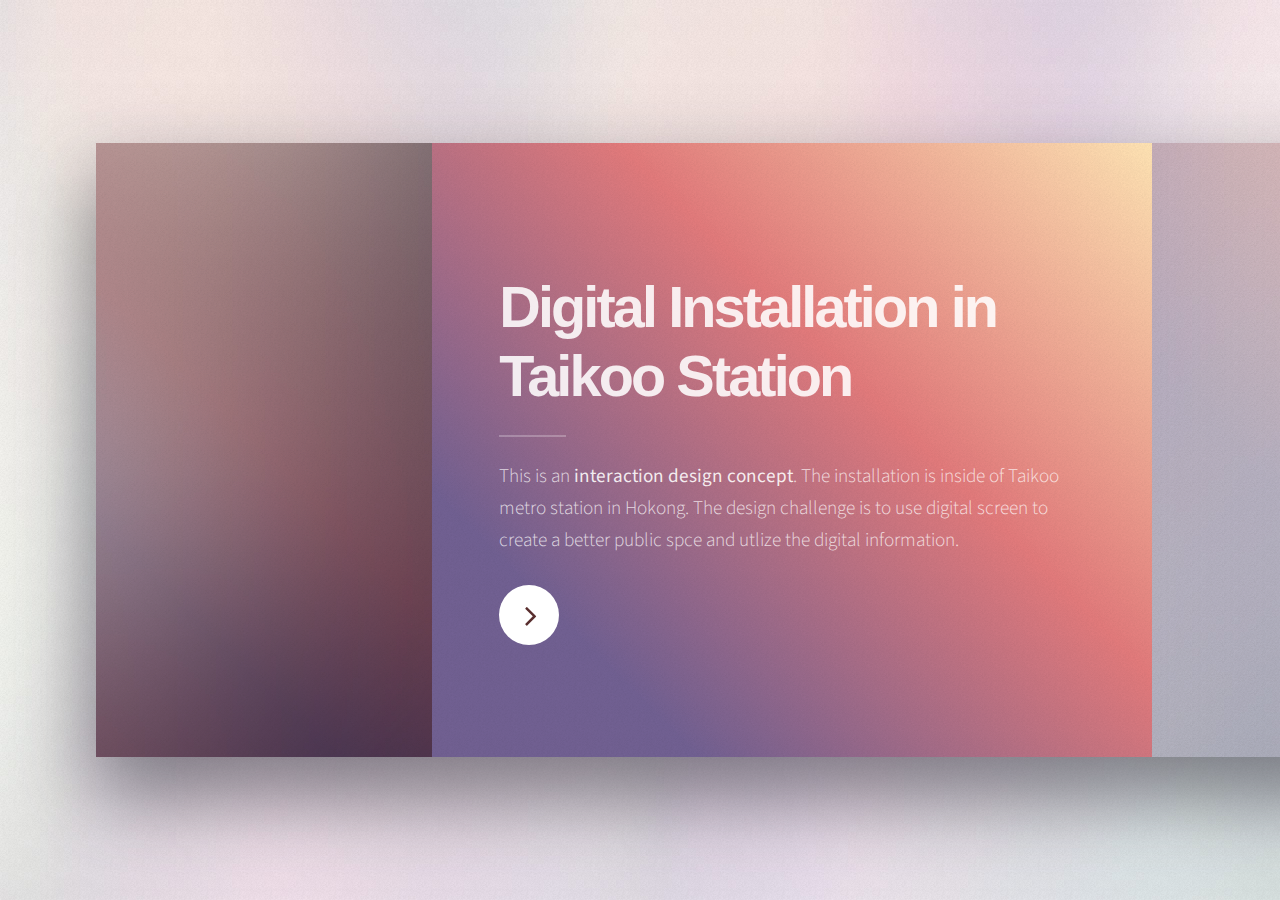
==== index2.html @ 8edcd440 "portfolio" ====
<!DOCTYPE HTML>
<!--
	Ethereal by HTML5 UP
	html5up.net | @ajlkn
	Free for personal and commercial use under the CCA 3.0 license (html5up.net/license)
-->
<html>
	<head>
		<title>project2</title>
		<meta charset="utf-8" />
		<meta name="viewport" content="width=device-width, initial-scale=1, user-scalable=no" />
		<link rel="stylesheet" href="assets/css/main.css" />
		<noscript><link rel="stylesheet" href="assets/css/noscript.css" /></noscript>
	</head>
	<body class="is-preload">

		<!-- Page Wrapper -->
			<div id="page-wrapper">

				<!-- Wrapper -->
					<div id="wrapper">

						<!-- Panel (Banner) -->
							<section class="panel banner right">
								<div class="content color0 span-3-75">
									<h1 class="major">Digital Installation in Taikoo Station</h1>
									<p>This is an <strong>interaction design concept</strong>. The installation is inside of Taikoo metro station in Hokong. The design challenge is to use digital screen to create a better public spce and utlize the digital information.</p>
									<ul class="actions">
										<li><a href="#first" class="button primary color1 circle icon fa-angle-right">Next</a></li>
									</ul>
								</div>
								<div class="image filtered span-1-75" data-position="25% 25%">
									<img src="images/pic01.jpg" alt="" />
								</div>
							</section>

						<!-- Panel (Spotlight) -->
							<section class="panel spotlight medium right" id="first">
								<div class="content span-7">



								</div>

								<div class="image filtered tinted" data-position="top left">
									<video id=taikoo src="taikoo.mp4" autoplay>

									</video>

								</div>
							</section>



						<!-- Panel (Spotlight) -->
							<section class="panel spotlight large left">
								<div class="content span-5">
									<h2 class="major">Magna amet tempus</h2>
									<p>Mauris a cursus velit. Nunc lacinia sollicitudin egestas bibendum, magna dui bibendum ex, sagittis commodo enim risus sed magna nulla. Vestibulum ut consequat velit. Curabitur vitae libero lorem. Quisque iaculis porttitor blandit. Nullam quis sagittis maximus. Sed vel nibh libero. Mauris et lorem pharetra massa lorem turpis congue pulvinar.</p>
								</div>
								<div class="image filtered tinted" data-position="top right">
									<img src="images/sketch.png" id="sketch" />
								</div>
							</section>

						<!-- Panel -->
							<section class="panel">

								<div class="">
									<img src="images/sketch2.png" id="sketch2">
								</div>
								<div class="gallery">
									<div class="group span-3">
										<a href="img/digitalscreen3.png" class="image filtered span-3" data-position="bottom"><img src="img/digitalscreen3.png" alt="" /></a>
										<a href="img/digitalscreen2.png" class="image filtered span-1-5" data-position="center"><img src=img/digitalscreen2.png alt="" /></a>
										<a href="img/digitalscreen.png" class="image filtered span-1-5" data-position="bottom"><img src="img/digitalscreen.png" alt="" /></a>
									</div>
									<a href="img/digitalscreen4.png" class="image filtered span-2-5" data-position="top"><img src="img/digitalscreen4.png" alt="" /></a>


								</div>
							</section>




						<!-- Panel -->
							<section class="panel color2-alt">
								<div class="intro color2">
									<video src="comp2.mp4" autoplay id="metro" >

									</video>
								</div>
								<div class="inner columns aligned">
									<div class="span-2-75">



										<h1></h1>
										<h2></h2>
										<h3></h3>
										<h4></h4>
										<h5></h5>
										<h6></h6>

									</div>
									<div class="span-3">



									</div>




		<!-- Scripts -->
			<script src="assets/js/jquery.min.js"></script>
			<script src="assets/js/browser.min.js"></script>
			<script src="assets/js/breakpoints.min.js"></script>
			<script src="assets/js/main.js"></script>

	</body>
</html>
---- assets/css/main.css ----
@import url(font-awesome.min.css);
@import url("https://fonts.googleapis.com/css?family=Source+Sans+Pro:300,400,300i,400i");

/*
	Ethereal by HTML5 UP
	html5up.net | @ajlkn
	Free for personal and commercial use under the CCA 3.0 license (html5up.net/license)
*/

html, body, div, span, applet, object,
iframe, h1, h2, h3, h4, h5, h6, p, blockquote,
pre, a, abbr, acronym, address, big, cite,
code, del, dfn, em, img, ins, kbd, q, s, samp,
small, strike, strong, sub, sup, tt, var, b,
u, i, center, dl, dt, dd, ol, ul, li, fieldset,
form, label, legend, table, caption, tbody,
tfoot, thead, tr, th, td, article, aside,
canvas, details, embed, figure, figcaption,
footer, header, hgroup, menu, nav, output, ruby,
section, summary, time, mark, audio, video {
	margin: 0;
	padding: 0;
	border: 0;
	font-size: 100%;
	font: inherit;
	vertical-align: baseline;}

article, aside, details, figcaption, figure,
footer, header, hgroup, menu, nav, section {
	display: block;}

body {
	line-height: 1;
}

ol, ul {
	list-style: none;
}

blockquote, q {
	quotes: none;
}

	blockquote:before, blockquote:after, q:before, q:after {
		content: '';
		content: none;
	}

table {
	border-collapse: collapse;
	border-spacing: 0;
}

body {
	-webkit-text-size-adjust: none;
}

mark {
	background-color: transparent;
	color: inherit;
}

input::-moz-focus-inner {
	border: 0;
	padding: 0;
}

input, select, textarea {
	-moz-appearance: none;
	-webkit-appearance: none;
	-ms-appearance: none;
	appearance: none;
}

/* Page */

	@-moz-keyframes load-spinner {
		0% {
			-moz-transform: rotate(0deg);
			-webkit-transform: rotate(0deg);
			-ms-transform: rotate(0deg);
			transform: rotate(0deg);
		}

		100% {
			-moz-transform: rotate(360deg);
			-webkit-transform: rotate(360deg);
			-ms-transform: rotate(360deg);
			transform: rotate(360deg);
		}
	}

	@-webkit-keyframes load-spinner {
		0% {
			-moz-transform: rotate(0deg);
			-webkit-transform: rotate(0deg);
			-ms-transform: rotate(0deg);
			transform: rotate(0deg);
		}

		100% {
			-moz-transform: rotate(360deg);
			-webkit-transform: rotate(360deg);
			-ms-transform: rotate(360deg);
			transform: rotate(360deg);
		}
	}

	@-ms-keyframes load-spinner {
		0% {
			-moz-transform: rotate(0deg);
			-webkit-transform: rotate(0deg);
			-ms-transform: rotate(0deg);
			transform: rotate(0deg);
		}

		100% {
			-moz-transform: rotate(360deg);
			-webkit-transform: rotate(360deg);
			-ms-transform: rotate(360deg);
			transform: rotate(360deg);
		}
	}

	@keyframes load-spinner {
		0% {
			-moz-transform: rotate(0deg);
			-webkit-transform: rotate(0deg);
			-ms-transform: rotate(0deg);
			transform: rotate(0deg);
		}

		100% {
			-moz-transform: rotate(360deg);
			-webkit-transform: rotate(360deg);
			-ms-transform: rotate(360deg);
			transform: rotate(360deg);
		}
	}

	@-ms-viewport {
		width: device-width;
	}

	html {
		width: 100%;
		height: 100%;
	}

	html {
		box-sizing: border-box;
	}

	*, *:before, *:after {
		box-sizing: inherit;
	}

	body {
		display: -moz-flex;
		display: -webkit-flex;
		display: -ms-flex;
		display: flex;
		-moz-align-items: center;
		-webkit-align-items: center;
		-ms-align-items: center;
		align-items: center;
		-moz-justify-content: -moz-flex-start;
		-webkit-justify-content: -webkit-flex-start;
		-ms-justify-content: -ms-flex-start;
		justify-content: flex-start;
		-ms-overflow-style: scrollbar;
		width: 100%;
		height: 100%;
		min-height: 30rem;
		overflow: hidden;
	}

		body:before {
			-moz-animation: load-spinner 1s infinite linear;
			-webkit-animation: load-spinner 1s infinite linear;
			-ms-animation: load-spinner 1s infinite linear;
			animation: load-spinner 1s infinite linear;
			-moz-transition: opacity 0.25s ease;
			-webkit-transition: opacity 0.25s ease;
			-ms-transition: opacity 0.25s ease;
			transition: opacity 0.25s ease;
			-moz-transition-delay: 0s;
			-webkit-transition-delay: 0s;
			-ms-transition-delay: 0s;
			transition-delay: 0s;
			pointer-events: none;
			content: '';
			display: block;
			position: absolute;
			top: 50%;
			left: 50%;
			width: 4rem;
			height: 4rem;
			margin: -2rem 0 0 -2rem;
			background-image: url("data:image/svg+xml;charset=utf8,%3Csvg xmlns='http://www.w3.org/2000/svg' xmlns:xlink='http://www.w3.org/1999/xlink' width='96px' height='96px' viewBox='0 0 96 96' zoomAndPan='disable'%3E%3Cstyle%3Ecircle %7Bfill: transparent%3B stroke: %232e2b37%3B stroke-width: 1.5px%3B %7D%3C/style%3E%3Cdefs%3E%3CclipPath id='corner'%3E%3Cpolygon points='0,0 48,0 48,48 96,48 96,96 0,96' /%3E%3C/clipPath%3E%3C/defs%3E%3Cg clip-path='url(%23corner)'%3E%3Ccircle cx='48' cy='48' r='32'/%3E%3C/g%3E%3C/svg%3E");
			background-position: center;
			background-repeat: no-repeat;
			background-size: 4rem;
			opacity: 0;
		}

		body:after {
			pointer-events: none;
			content: '';
			display: block;
			position: fixed;
			top: 0;
			left: 0;
			width: 100%;
			height: 100%;
			z-index: -1;
			background-attachment: fixed;
			background-color: #e1e6e1;
			background-image: url("../../images/overlay.png"), url("../../images/bg.jpg");
			background-repeat: repeat, repeat-x;
			background-size: 128px 128px, cover;
		}

		body.is-preload *, body.is-preload *:before, body.is-preload *:after {
			-moz-animation: none !important;
			-webkit-animation: none !important;
			-ms-animation: none !important;
			animation: none !important;
			-moz-transition: none !important;
			-webkit-transition: none !important;
			-ms-transition: none !important;
			transition: none !important;
		}

		body.is-preload:before {
			-moz-transition: opacity 1s ease;
			-webkit-transition: opacity 1s ease;
			-ms-transition: opacity 1s ease;
			transition: opacity 1s ease;
			-moz-transition-delay: 0.75s;
			-webkit-transition-delay: 0.75s;
			-ms-transition-delay: 0.75s;
			transition-delay: 0.75s;
			opacity: 0.25;
		}

	@media screen and (max-width: 736px) {

		html {
			height: auto;
		}

		body {
			height: auto;
			overflow-x: hidden;
			overflow-y: auto;
		}

	}

	@media screen and (max-width: 480px) {

		html, body {
			min-width: 320px;
		}

	}

/* Typography */

	html {
		font-size: 18pt;
		font-size: 1vmax;
	}

		@media screen and (max-width: 1680px) {

			html {
				font-size: 12pt;
				font-size: 1.1vmax;
			}

		}

		@media screen and (max-width: 1280px) {

			html {
				font-size: 11pt;
				font-size: 1.5vmax;
			}

		}

	body, input, select, textarea {
		color: rgba(255, 255, 255, 0.75);
		font-family: "Source Sans Pro", Helvetica, sans-serif;
		font-size: 1rem;
		font-weight: 300;
		line-height: 1.65;
	}

	a {
		-moz-transition: color 0.2s ease-in-out, border-bottom-color 0.2s ease-in-out;
		-webkit-transition: color 0.2s ease-in-out, border-bottom-color 0.2s ease-in-out;
		-ms-transition: color 0.2s ease-in-out, border-bottom-color 0.2s ease-in-out;
		transition: color 0.2s ease-in-out, border-bottom-color 0.2s ease-in-out;
		color: inherit;
		border-bottom: dotted 1px;
		text-decoration: none;
	}

		a:hover {
			border-bottom-color: transparent;
			color: #ffe4b4;
		}

	strong, b {
		color: rgba(255, 255, 255, 0.875);
		font-weight: 400;
	}

	em, i {
		font-style: italic;
	}

	p {
		margin: 0 0 1.5rem 0;
	}

		body.is-ie p {
			width: 100%;
		}

	h1, h2, h3, h4, h5, h6 {
		color: rgba(255, 255, 255, 0.875);
		font-family: Arial, Helvetica, sans-serif;
		font-weight: 700;
		line-height: 1.3;
		margin: 0 0 0.75rem 0;
		letter-spacing: -0.05em;
	}

		h1 a, h2 a, h3 a, h4 a, h5 a, h6 a {
			color: inherit;
			text-decoration: none;
		}

	h1.major, h2.major, h3.major {
		position: relative;
	}

		h1.major:after, h2.major:after, h3.major:after {
			content: '';
			position: absolute;
			left: 0;
			width: 3.5rem;
			height: 0.1rem;
			background-color: rgba(255, 255, 255, 0.25);
		}

	h1 {
		font-size: 3rem;
		line-height: 1.2;
	}

		h1.major {
			margin: 0 0 2.625rem 0;
		}

			h1.major:after {
				bottom: -1.325rem;
			}

	h2 {
		font-size: 1.75rem;
		line-height: 1.2;
	}

		h2.major {
			margin: 0 0 1.9875rem 0;
		}

			h2.major:after {
				bottom: -1.2rem;
			}

	h3 {
		font-size: 1.325rem;
	}

		h3.major {
			margin: 0 0 1.875rem 0;
		}

			h3.major:after {
				bottom: -0.75rem;
			}

	h4 {
		font-size: 1rem;
	}

	h5 {
		font-size: 0.9rem;
	}

	h6 {
		font-size: 0.7rem;
	}

	sub {
		font-size: 0.8rem;
		position: relative;
		top: 0.5rem;
	}

	sup {
		font-size: 0.8rem;
		position: relative;
		top: -0.5rem;
	}

	blockquote {
		border-left: solid 0.25rem rgba(255, 255, 255, 0.25);
		font-style: italic;
		margin: 0 0 1.5rem 0;
		padding: 0.375rem 0 0.375rem 1.5rem;
	}

	code {
		background: rgba(255, 255, 255, 0.075);
		border-radius: 0.25rem;
		font-family: "Courier New", monospace;
		font-size: 0.8rem;
		margin: 0 0.25rem;
		padding: 0.25rem 0.65rem;
	}

	pre {
		-webkit-overflow-scrolling: touch;
		font-family: "Courier New", monospace;
		font-size: 0.8rem;
		margin: 0 0 1.5rem 0;
		white-space: pre-wrap;
	}

		pre code {
			display: block;
			line-height: 1.625;
			padding: 1rem 1.5rem;
			overflow-x: auto;
			margin: 0;
		}

	hr {
		border: 0;
		border-bottom: solid 2px rgba(255, 255, 255, 0.25);
		margin: 1.875rem 0;
	}

	.align-left {
		text-align: left;
	}

	.align-center {
		text-align: center;
	}

	.align-right {
		text-align: right;
	}

	@media screen and (max-width: 736px) {

		html {
			font-size: 12pt;
		}

		h1 {
			font-size: 2.25rem;
			line-height: 1.2;
		}

			h1.major {
				margin: 0 0 2.625rem 0;
			}

				h1.major:after {
					bottom: -1.325rem;
				}

		h2 {
			font-size: 1.5rem;
			line-height: 1.2;
		}

			h2.major {
				margin: 0 0 1.9875rem 0;
			}

				h2.major:after {
					bottom: -1.2rem;
				}

		h3 {
			font-size: 1rem;
		}

			h3.major {
				margin: 0 0 1.875rem 0;
			}

				h3.major:after {
					bottom: -0.75rem;
				}

		h4 {
			font-size: 1rem;
		}

		h5 {
			font-size: 0.9rem;
		}

		h6 {
			font-size: 0.7rem;
		}

		h1 br, h2 br, h3 br, h4 br, h5 br, h6 br {
			display: none;
		}

	}

	@media screen and (max-width: 360px) {

		html {
			font-size: 11pt;
		}

	}

/* Form */

	form {
		margin: 0 0 1.5rem 0;
	}

		form > :last-child {
			margin-bottom: 0;
		}

		form > .fields {
			display: -moz-flex;
			display: -webkit-flex;
			display: -ms-flex;
			display: flex;
			-moz-flex-wrap: wrap;
			-webkit-flex-wrap: wrap;
			-ms-flex-wrap: wrap;
			flex-wrap: wrap;
			width: calc(100% + 3rem);
			margin: -1.5rem 0 1.5rem -1.5rem;
		}

			form > .fields > .field {
				-moz-flex-grow: 0;
				-webkit-flex-grow: 0;
				-ms-flex-grow: 0;
				flex-grow: 0;
				-moz-flex-shrink: 0;
				-webkit-flex-shrink: 0;
				-ms-flex-shrink: 0;
				flex-shrink: 0;
				padding: 1.5rem 0 0 1.5rem;
				width: calc(100% - 1.5rem);
			}

				form > .fields > .field.half {
					width: calc(50% - 0.75rem);
				}

				form > .fields > .field.third {
					width: calc(100%/3 - 0.5rem);
				}

				form > .fields > .field.quarter {
					width: calc(25% - 0.375rem);
				}

		@media screen and (max-width: 736px) {

			form > .fields {
				width: calc(100% + 2.25rem);
				margin: -1.125rem 0 1.5rem -1.125rem;
			}

				form > .fields > .field {
					padding: 1.125rem 0 0 1.125rem;
					width: calc(100% - 1.125rem);
				}

					form > .fields > .field.half {
						width: calc(100% - 1.125rem);
					}

					form > .fields > .field.third {
						width: calc(100% - 1.125rem);
					}

					form > .fields > .field.quarter {
						width: calc(100% - 1.125rem);
					}

		}

	label {
		color: rgba(255, 255, 255, 0.875);
		display: block;
		font-family: Arial, Helvetica, sans-serif;
		font-size: 0.8rem;
		font-weight: 700;
		margin: 0 0 0.4875rem 0;
	}

	input[type="text"],
	input[type="password"],
	input[type="email"],
	input[type="tel"],
	select,
	textarea {
		-moz-appearance: none;
		-webkit-appearance: none;
		-ms-appearance: none;
		appearance: none;
		background: transparent;
		border: solid 2px rgba(255, 255, 255, 0.25);
		border-radius: 0.25rem;
		color: inherit;
		display: block;
		outline: 0;
		padding: 0 0.75rem;
		text-decoration: none;
		width: 100%;
	}

		input[type="text"]:invalid,
		input[type="password"]:invalid,
		input[type="email"]:invalid,
		input[type="tel"]:invalid,
		select:invalid,
		textarea:invalid {
			box-shadow: none;
		}

		input[type="text"]:focus,
		input[type="password"]:focus,
		input[type="email"]:focus,
		input[type="tel"]:focus,
		select:focus,
		textarea:focus {
			border-color: #ffe4b4;
		}

	option {
		background-color: rgba(255, 255, 255, 0.875);
		color: #2e2b37;
	}

	select {
		background-image: url("data:image/svg+xml;charset=utf8,%3Csvg xmlns='http://www.w3.org/2000/svg' width='40' height='40' preserveAspectRatio='none' viewBox='0 0 40 40'%3E%3Cpath d='M9.4,12.3l10.4,10.4l10.4-10.4c0.2-0.2,0.5-0.4,0.9-0.4c0.3,0,0.6,0.1,0.9,0.4l3.3,3.3c0.2,0.2,0.4,0.5,0.4,0.9 c0,0.4-0.1,0.6-0.4,0.9L20.7,31.9c-0.2,0.2-0.5,0.4-0.9,0.4c-0.3,0-0.6-0.1-0.9-0.4L4.3,17.3c-0.2-0.2-0.4-0.5-0.4-0.9 c0-0.4,0.1-0.6,0.4-0.9l3.3-3.3c0.2-0.2,0.5-0.4,0.9-0.4S9.1,12.1,9.4,12.3z' fill='rgba(255, 255, 255, 0.25)' /%3E%3C/svg%3E");
		background-size: 1.25rem;
		background-repeat: no-repeat;
		background-position: calc(100% - 1rem) center;
		height: 2.5rem;
		padding-right: 2.5rem;
		text-overflow: ellipsis;
	}

		select option {
			color: rgba(255, 255, 255, 0.875);
			background: #2e2b37;
		}

		select:focus::-ms-value {
			background-color: transparent;
		}

		select::-ms-expand {
			display: none;
		}

	input[type="text"],
	input[type="password"],
	input[type="email"],
	select {
		height: 2.5rem;
	}

	textarea {
		padding: 0.75rem 1rem;
	}

	input[type="checkbox"],
	input[type="radio"] {
		-moz-appearance: none;
		-webkit-appearance: none;
		-ms-appearance: none;
		appearance: none;
		display: block;
		float: left;
		margin-right: -2rem;
		opacity: 0;
		width: 1rem;
		z-index: -1;
	}

		input[type="checkbox"] + label,
		input[type="radio"] + label {
			text-decoration: none;
			position: relative;
			color: rgba(255, 255, 255, 0.75);
			cursor: pointer;
			display: inline-block;
			font-size: 1rem;
			font-weight: 300;
			margin-bottom: 0;
			padding-left: 2.5rem;
			padding-right: 1rem;
		}

			input[type="checkbox"] + label:before,
			input[type="radio"] + label:before {
				-moz-osx-font-smoothing: grayscale;
				-webkit-font-smoothing: antialiased;
				font-family: FontAwesome;
				font-style: normal;
				font-weight: normal;
				text-transform: none !important;
			}

			input[type="checkbox"] + label:before, input[type="radio"] + label:before {
				content: '';
				display: inline-block;
				position: absolute;
				top: 0;
				left: 0;
				width: 1.5rem;
				height: 1.5rem;
				line-height: 1.4375rem;
				background: rgba(255, 255, 255, 0.075);
				border: solid 1px rgba(255, 255, 255, 0.25);
				border-radius: 0.25rem;
				color: #2e2b37;
				text-align: center;
			}

				body.is-ie input[type="checkbox"] + label:before,
				body.is-ie input[type="radio"] + label:before {
					line-height: 1.5;
				}

		input[type="checkbox"]:checked + label:before,
		input[type="radio"]:checked + label:before {
			content: '\f00c';
			background: rgba(255, 255, 255, 0.875);
			border-color: rgba(255, 255, 255, 0.875);
		}

		input[type="checkbox"]:focus + label:before,
		input[type="radio"]:focus + label:before {
			border-color: #ffe4b4;
			box-shadow: 0 0 0 1px #ffe4b4;
		}

		input[type="checkbox"]:focus:checked + label:before,
		input[type="radio"]:focus:checked + label:before {
			background: #ffe4b4;
		}

		input[type="checkbox"].color1 + label:before,
		input[type="radio"].color1 + label:before {
			color: #190B0B;
		}

		input[type="checkbox"].color2 + label:before,
		input[type="radio"].color2 + label:before {
			color: #e37b7c;
		}

		input[type="checkbox"].color3 + label:before,
		input[type="radio"].color3 + label:before {
			color: #ffe4b4;
		}

		input[type="checkbox"].color4 + label:before,
		input[type="radio"].color4 + label:before {
			color: #353865;
		}

	input[type="checkbox"] + label:before {
		border-radius: 0.25rem;
	}

	input[type="radio"] + label:before {
		border-radius: 100%;
	}

	::-webkit-input-placeholder {
		color: rgba(255, 255, 255, 0.5) !important;
		opacity: 1.0;
	}

	:-moz-placeholder {
		color: rgba(255, 255, 255, 0.5) !important;
		opacity: 1.0;
	}

	::-moz-placeholder {
		color: rgba(255, 255, 255, 0.5) !important;
		opacity: 1.0;
	}

	:-ms-input-placeholder {
		color: rgba(255, 255, 255, 0.5) !important;
		opacity: 1.0;
	}

/* Icon */

	.icon {
		text-decoration: none;
		position: relative;
		border-bottom: none;
	}

		.icon:before {
			-moz-osx-font-smoothing: grayscale;
			-webkit-font-smoothing: antialiased;
			font-family: FontAwesome;
			font-style: normal;
			font-weight: normal;
			text-transform: none !important;
		}

		.icon > .label {
			display: none;
		}

/* Image */

	.image {
		display: inline-block;
		position: relative;
		border: 0;
	}

		.image.filtered:after {
			background-image: url("../../images/overlay.png"), linear-gradient(45deg, rgba(114, 97, 147, 0.25) 25%, rgba(227, 123, 124, 0.25) 50%, rgba(255, 228, 180, 0.25));
			background-size: 128px 128px, auto;
			pointer-events: none;
			content: '';
			position: absolute;
			top: 0;
			left: 0;
			width: 100%;
			height: 100%;
			opacity: 1;
			z-index: 1;
		}

		.image.filtered.tinted:after {
			background-image: url("../../images/overlay.png"), linear-gradient(45deg, rgba(114, 97, 147, 0.25) 25%, rgba(227, 123, 124, 0.25) 50%, rgba(255, 228, 180, 0.25)), linear-gradient(0deg, rgba(0, 0, 0, 0.125), rgba(0, 0, 0, 0.125));
			background-size: 128px 128px, auto, auto;
		}

		.image[data-position] img {
			-moz-object-fit: cover;
			-webkit-object-fit: cover;
			-ms-object-fit: cover;
			object-fit: cover;
			display: block;
			position: absolute;
			top: 0;
			left: 0;
			width: 100%;
			height: 100%;
		}

		.image[data-position="top left"] img {
			-moz-object-position: top left;
			-webkit-object-position: top left;
			-ms-object-position: top left;
			object-position: top left;
		}

		.image[data-position="top"] img {
			-moz-object-position: top;
			-webkit-object-position: top;
			-ms-object-position: top;
			object-position: top;
		}

		.image[data-position="top right"] img {
			-moz-object-position: top right;
			-webkit-object-position: top right;
			-ms-object-position: top right;
			object-position: top right;
		}

		.image[data-position="right"] img {
			-moz-object-position: right;
			-webkit-object-position: right;
			-ms-object-position: right;
			object-position: right;
		}

		.image[data-position="bottom right"] img {
			-moz-object-position: bottom right;
			-webkit-object-position: bottom right;
			-ms-object-position: bottom right;
			object-position: bottom right;
		}

		.image[data-position="bottom"] img {
			-moz-object-position: bottom;
			-webkit-object-position: bottom;
			-ms-object-position: bottom;
			object-position: bottom;
		}

		.image[data-position="bottom left"] img {
			-moz-object-position: bottom left;
			-webkit-object-position: bottom left;
			-ms-object-position: bottom left;
			object-position: bottom left;
		}

		.image[data-position="left"] img {
			-moz-object-position: left;
			-webkit-object-position: left;
			-ms-object-position: left;
			object-position: left;
		}

		.image[data-position="center"] img {
			-moz-object-position: center;
			-webkit-object-position: center;
			-ms-object-position: center;
			object-position: center;
		}

		.image[data-position="25% 25%"] img {
			-moz-object-position: 25% 25%;
			-webkit-object-position: 25% 25%;
			-ms-object-position: 25% 25%;
			object-position: 25% 25%;
		}

		.image[data-position="75% 25%"] img {
			-moz-object-position: 75% 25%;
			-webkit-object-position: 75% 25%;
			-ms-object-position: 75% 25%;
			object-position: 75% 25%;
		}

		.image[data-position="75% 75%"] img {
			-moz-object-position: 75% 75%;
			-webkit-object-position: 75% 75%;
			-ms-object-position: 75% 75%;
			object-position: 75% 75%;
		}

		.image[data-position="25% 75%"] img {
			-moz-object-position: 25% 75%;
			-webkit-object-position: 25% 75%;
			-ms-object-position: 25% 75%;
			object-position: 25% 75%;
		}

		.image img {
			display: block;
		}

		.image.left, .image.right {
			max-width: 40%;
		}

			.image.left img, .image.right img {
				width: 100%;
			}

		.image.left {
			float: left;
			padding: 0 1.5rem 1rem 0;
			top: 0.25rem;
		}

		.image.right {
			float: right;
			padding: 0 0 1rem 1.5rem;
			top: 0.25rem;
		}

		.image.fit {
			display: block;
			margin: 0 0 1.5rem 0;
			width: 100%;
		}

			.image.fit img {
				width: 100%;
			}

		.image.main {
			display: block;
			margin: 0 0 2.25rem 0;
			width: 100%;
		}

			.image.main img {
				width: 100%;
			}

/* List */

	ol {
		list-style: decimal;
		margin: 0 0 1.5rem 0;
		padding-left: 1.25rem;
	}

		ol li {
			padding-left: 0.25rem;
		}

	ul {
		list-style: disc;
		margin: 0 0 1.5rem 0;
		padding-left: 1rem;
	}

		ul li {
			padding-left: 0.5rem;
		}

		ul.alt {
			list-style: none;
			padding-left: 0;
		}

			ul.alt li {
				border-top: solid 1px rgba(255, 255, 255, 0.25);
				padding: 0.5rem 0;
			}

				ul.alt li:first-child {
					border-top: 0;
					padding-top: 0;
				}

	dl {
		margin: 0 0 1.5rem 0;
	}

		dl dt {
			display: block;
			font-weight: 400;
			margin: 0 0 0.75rem 0;
		}

		dl dd {
			margin-left: 1.5rem;
		}

/* Actions */

	ul.actions {
		display: -moz-flex;
		display: -webkit-flex;
		display: -ms-flex;
		display: flex;
		cursor: default;
		list-style: none;
		margin-left: -0.75rem;
		padding-left: 0;
	}

		ul.actions li {
			padding: 0 0 0 0.75rem;
			vertical-align: middle;
		}

		ul.actions.special {
			-moz-justify-content: center;
			-webkit-justify-content: center;
			-ms-justify-content: center;
			justify-content: center;
			width: 100%;
			margin-left: 0;
		}

			ul.actions.special li:first-child {
				padding-left: 0;
			}

		ul.actions.stacked {
			-moz-flex-direction: column;
			-webkit-flex-direction: column;
			-ms-flex-direction: column;
			flex-direction: column;
			margin-left: 0;
		}

			ul.actions.stacked li {
				padding: 0.975rem 0 0 0;
			}

				ul.actions.stacked li:first-child {
					padding-top: 0;
				}

		ul.actions.fit {
			width: calc(100% + 0.75rem);
		}

			ul.actions.fit li {
				-moz-flex-grow: 1;
				-webkit-flex-grow: 1;
				-ms-flex-grow: 1;
				flex-grow: 1;
				-moz-flex-shrink: 1;
				-webkit-flex-shrink: 1;
				-ms-flex-shrink: 1;
				flex-shrink: 1;
				width: 100%;
			}

				ul.actions.fit li > * {
					width: 100%;
				}

			ul.actions.fit.stacked {
				width: 100%;
			}

/* Icons */

	ul.icons {
		cursor: default;
		list-style: none;
		padding-left: 0;
	}

		ul.icons li {
			display: inline-block;
			padding: 0 1rem 0 0;
		}

			ul.icons li:last-child {
				padding-right: 0;
			}

			ul.icons li .icon:before {
				font-size: 1.25em;
			}

/* Grid Icons */

	ul.grid-icons {
		display: -moz-flex;
		display: -webkit-flex;
		display: -ms-flex;
		display: flex;
		-moz-flex-wrap: wrap;
		-webkit-flex-wrap: wrap;
		-ms-flex-wrap: wrap;
		flex-wrap: wrap;
		-moz-justify-content: center;
		-webkit-justify-content: center;
		-ms-justify-content: center;
		justify-content: center;
		list-style: none;
		margin: 0 0 1.5rem 0;
		padding-left: 0;
	}

		ul.grid-icons .icon {
			display: block;
			position: relative;
			width: 100%;
			text-align: center;
		}

			ul.grid-icons .icon:before {
				display: block;
				width: 6rem;
				height: 6rem;
				line-height: 6rem;
				border-radius: 6rem;
				box-shadow: inset 0 0 0 2px rgba(255, 255, 255, 0.25);
				font-size: 2.5rem;
				margin: 0 auto;
				text-align: center;
			}

				body.is-ie ul.grid-icons .icon:before {
					line-height: 2.375;
				}

		ul.grid-icons > li {
			-moz-flex-grow: 0;
			-webkit-flex-grow: 0;
			-ms-flex-grow: 0;
			flex-grow: 0;
			-moz-flex-shrink: 0;
			-webkit-flex-shrink: 0;
			-ms-flex-shrink: 0;
			flex-shrink: 0;
			position: relative;
			margin: 1.5rem 0 0 1.5rem;
			padding-left: 0;
		}

		ul.grid-icons.connected > li:before {
			content: '';
			display: block;
			position: absolute;
			width: 1.5rem;
			height: 2px;
			top: 50%;
			left: -1.5rem;
			background-color: rgba(255, 255, 255, 0.25);
		}

		ul.grid-icons.connected > li:after {
			content: '';
			display: block;
			position: absolute;
			width: 2px;
			height: 1.5rem;
			top: -1.5rem;
			left: 50%;
			background-color: rgba(255, 255, 255, 0.25);
		}

		ul.grid-icons.two {
			width: 14rem;
		}

			ul.grid-icons.two > li:nth-child(-n + 2) {
				margin-top: 0;
			}

				ul.grid-icons.two > li:nth-child(-n + 2):after {
					display: none;
				}

			ul.grid-icons.two > li:nth-child(2n - 1) {
				margin-left: 0;
			}

				ul.grid-icons.two > li:nth-child(2n - 1):before {
					display: none;
				}

		ul.grid-icons.three {
			width: 21.5rem;
		}

			ul.grid-icons.three > li:nth-child(-n + 3) {
				margin-top: 0;
			}

				ul.grid-icons.three > li:nth-child(-n + 3):after {
					display: none;
				}

			ul.grid-icons.three > li:nth-child(3n - 2) {
				margin-left: 0;
			}

				ul.grid-icons.three > li:nth-child(3n - 2):before {
					display: none;
				}

		ul.grid-icons.four {
			width: 29rem;
		}

			ul.grid-icons.four > li:nth-child(-n + 4) {
				margin-top: 0;
			}

				ul.grid-icons.four > li:nth-child(-n + 4):after {
					display: none;
				}

			ul.grid-icons.four > li:nth-child(4n - 3) {
				margin-left: 0;
			}

				ul.grid-icons.four > li:nth-child(4n - 3):before {
					display: none;
				}

		@media screen and (max-width: 736px) {

			ul.grid-icons {
				-moz-justify-content: -moz-flex-start;
				-webkit-justify-content: -webkit-flex-start;
				-ms-justify-content: -ms-flex-start;
				justify-content: flex-start;
				width: 100% !important;
				margin: -1rem 0 1.5rem -1rem;
			}

				ul.grid-icons .icon:before {
					width: 4.5rem;
					height: 4.5rem;
					line-height: 4.5rem;
					font-size: 1.75rem;
				}

				ul.grid-icons > li {
					margin: 1rem 0 0 1rem !important;
				}

					ul.grid-icons > li:before {
						display: none !important;
					}

					ul.grid-icons > li:after {
						display: none !important;
					}

		}

/* Contact Icons */

	ul.contact-icons {
		list-style: none;
		padding-left: 0;
	}

		ul.contact-icons > li {
			margin: 1.25rem 0 0 0;
			padding-left: 0;
		}

			ul.contact-icons > li:before {
				display: inline-block;
				width: 2.25rem;
				height: 2.25rem;
				line-height: 2.25rem;
				border-radius: 2.25rem;
				background-color: white;
				color: #2e2b37;
				cursor: default;
				font-size: 1.125rem;
				margin-right: 1rem;
				text-align: center;
				vertical-align: middle;
			}

				body.is-ie ul.contact-icons > li:before {
					line-height: 2.125;
				}

			ul.contact-icons > li a {
				border-bottom: 0;
			}

		ul.contact-icons.color1 > li:before {
			color: #592E2E;
		}

		ul.contact-icons.color2 > li:before {
			color: #e37b7c;
		}

		ul.contact-icons.color3 > li:before {
			color: #ffe4b4;
		}

		ul.contact-icons.color4 > li:before {
			color: #353865;
		}

/* Table */

	.table-wrapper {
		-webkit-overflow-scrolling: touch;
		overflow-x: auto;
	}

	table {
		margin: 0 0 1.5rem 0;
		width: 100%;
	}

		table tbody tr {
			border: solid 1px rgba(255, 255, 255, 0.25);
			border-left: 0;
			border-right: 0;
		}

			table tbody tr:nth-child(2n + 1) {
				background-color: rgba(255, 255, 255, 0.075);
			}

		table td {
			padding: 0.75rem 0.75rem;
		}

		table th {
			color: rgba(255, 255, 255, 0.875);
			font-size: 0.9rem;
			font-weight: 400;
			padding: 0 0.75rem 0.75rem 0.75rem;
			text-align: left;
		}

		table thead {
			border-bottom: solid 2px rgba(255, 255, 255, 0.25);
		}

		table tfoot {
			border-top: solid 2px rgba(255, 255, 255, 0.25);
		}

		table.alt {
			border-collapse: separate;
		}

			table.alt tbody tr td {
				border: solid 1px rgba(255, 255, 255, 0.25);
				border-left-width: 0;
				border-top-width: 0;
			}

				table.alt tbody tr td:first-child {
					border-left-width: 1px;
				}

			table.alt tbody tr:first-child td {
				border-top-width: 1px;
			}

			table.alt thead {
				border-bottom: 0;
			}

			table.alt tfoot {
				border-top: 0;
			}

/* Button */

	input[type="submit"],
	input[type="reset"],
	input[type="button"],
	button,
	.button {
		-moz-appearance: none;
		-webkit-appearance: none;
		-ms-appearance: none;
		appearance: none;
		-moz-transition: background-color 0.2s ease-in-out, box-shadow 0.2s ease-in-out, color 0.2s ease-in-out;
		-webkit-transition: background-color 0.2s ease-in-out, box-shadow 0.2s ease-in-out, color 0.2s ease-in-out;
		-ms-transition: background-color 0.2s ease-in-out, box-shadow 0.2s ease-in-out, color 0.2s ease-in-out;
		transition: background-color 0.2s ease-in-out, box-shadow 0.2s ease-in-out, color 0.2s ease-in-out;
		background-color: transparent;
		border: 0;
		border-radius: 0.25rem;
		box-shadow: inset 0 0 0 2px rgba(255, 255, 255, 0.25);
		color: rgba(255, 255, 255, 0.875) !important;
		cursor: pointer;
		display: inline-block;
		font-family: Arial, Helvetica, sans-serif;
		font-size: 0.6rem;
		font-weight: 700;
		height: 2.75rem;
		letter-spacing: 0.15rem;
		line-height: 2.75rem;
		padding: 0 1.5rem 0 1.65rem;
		text-align: center;
		text-decoration: none;
		text-transform: uppercase;
		white-space: nowrap;
	}

		input[type="submit"]:hover,
		input[type="reset"]:hover,
		input[type="button"]:hover,
		button:hover,
		.button:hover {
			box-shadow: inset 0 0 0 2px #ffe4b4;
			color: #ffe4b4 !important;
		}

		input[type="submit"]:active,
		input[type="reset"]:active,
		input[type="button"]:active,
		button:active,
		.button:active {
			background-color: rgba(255, 228, 180, 0.125);
		}

		input[type="submit"].icon:before,
		input[type="reset"].icon:before,
		input[type="button"].icon:before,
		button.icon:before,
		.button.icon:before {
			display: inline-block;
			position: relative;
			top: -0.075rem;
			vertical-align: middle;
			font-size: 0.8rem;
			margin: 0 0.375rem 0 -0.325rem;
		}

		input[type="submit"].icon.circle,
		input[type="reset"].icon.circle,
		input[type="button"].icon.circle,
		button.icon.circle,
		.button.icon.circle {
			position: relative;
			width: 3.125rem;
			height: 3.125rem;
			line-height: 3.125rem;
			text-indent: 3.125rem;
			border-radius: 100%;
			overflow: hidden;
			padding: 0;
			letter-spacing: 0;
		}

			input[type="submit"].icon.circle:before,
			input[type="reset"].icon.circle:before,
			input[type="button"].icon.circle:before,
			button.icon.circle:before,
			.button.icon.circle:before {
				display: block;
				position: absolute;
				top: 0;
				left: 0;
				width: inherit;
				height: inherit;
				font-size: 1.25rem;
				line-height: inherit;
				margin: 0;
				text-indent: 0;
			}

			input[type="submit"].icon.circle.fa-angle-left:before,
			input[type="reset"].icon.circle.fa-angle-left:before,
			input[type="button"].icon.circle.fa-angle-left:before,
			button.icon.circle.fa-angle-left:before,
			.button.icon.circle.fa-angle-left:before {
				position: relative;
				left: -0.1rem;
				font-size: 1.75rem;
			}

			input[type="submit"].icon.circle.fa-angle-right:before,
			input[type="reset"].icon.circle.fa-angle-right:before,
			input[type="button"].icon.circle.fa-angle-right:before,
			button.icon.circle.fa-angle-right:before,
			.button.icon.circle.fa-angle-right:before {
				position: relative;
				left: 0.1rem;
				font-size: 1.75rem;
			}

		input[type="submit"].fit,
		input[type="reset"].fit,
		input[type="button"].fit,
		button.fit,
		.button.fit {
			width: 100%;
		}

		input[type="submit"].small,
		input[type="reset"].small,
		input[type="button"].small,
		button.small,
		.button.small {
			font-size: 0.4rem;
			height: 1.875rem;
			line-height: 1.875rem;
			padding: 0 1.25rem 0 1.4rem;
		}

		input[type="submit"].large,
		input[type="reset"].large,
		input[type="button"].large,
		button.large,
		.button.large {
			font-size: 0.8rem;
			height: 3.3125rem;
			line-height: 3.3125rem;
			padding: 0 2rem 0 2.15rem;
		}

		input[type="submit"].primary,
		input[type="reset"].primary,
		input[type="button"].primary,
		button.primary,
		.button.primary {
			background-color: white;
			box-shadow: none;
			color: #2e2b37 !important;
		}

			input[type="submit"].primary.color1,
			input[type="reset"].primary.color1,
			input[type="button"].primary.color1,
			button.primary.color1,
			.button.primary.color1 {
				color: #592E2E !important;
			}

			input[type="submit"].primary.color2,
			input[type="reset"].primary.color2,
			input[type="button"].primary.color2,
			button.primary.color2,
			.button.primary.color2 {
				color: #e37b7c !important;
			}

			input[type="submit"].primary.color3,
			input[type="reset"].primary.color3,
			input[type="button"].primary.color3,
			button.primary.color3,
			.button.primary.color3 {
				color: #ffe4b4 !important;
			}

			input[type="submit"].primary.color4,
			input[type="reset"].primary.color4,
			input[type="button"].primary.color4,
			button.primary.color4,
			.button.primary.color4 {
				color: #353865 !important;
			}

			input[type="submit"].primary:hover,
			input[type="reset"].primary:hover,
			input[type="button"].primary:hover,
			button.primary:hover,
			.button.primary:hover {
				background-color: #ffe4b4;
			}

			input[type="submit"].primary:active,
			input[type="reset"].primary:active,
			input[type="button"].primary:active,
			button.primary:active,
			.button.primary:active {
				background-color: #fdd997;
			}

		input[type="submit"].disabled, input[type="submit"]:disabled,
		input[type="reset"].disabled,
		input[type="reset"]:disabled,
		input[type="button"].disabled,
		input[type="button"]:disabled,
		button.disabled,
		button:disabled,
		.button.disabled,
		.button:disabled {
			pointer-events: none;
			cursor: default;
			opacity: 0.5;
		}

/* Gallery */

	@-moz-keyframes gallery-modal-spinner {
		0% {
			-moz-transform: rotate(0deg);
			-webkit-transform: rotate(0deg);
			-ms-transform: rotate(0deg);
			transform: rotate(0deg);
		}

		100% {
			-moz-transform: rotate(360deg);
			-webkit-transform: rotate(360deg);
			-ms-transform: rotate(360deg);
			transform: rotate(360deg);
		}
	}

	@-webkit-keyframes gallery-modal-spinner {
		0% {
			-moz-transform: rotate(0deg);
			-webkit-transform: rotate(0deg);
			-ms-transform: rotate(0deg);
			transform: rotate(0deg);
		}

		100% {
			-moz-transform: rotate(360deg);
			-webkit-transform: rotate(360deg);
			-ms-transform: rotate(360deg);
			transform: rotate(360deg);
		}
	}

	@-ms-keyframes gallery-modal-spinner {
		0% {
			-moz-transform: rotate(0deg);
			-webkit-transform: rotate(0deg);
			-ms-transform: rotate(0deg);
			transform: rotate(0deg);
		}

		100% {
			-moz-transform: rotate(360deg);
			-webkit-transform: rotate(360deg);
			-ms-transform: rotate(360deg);
			transform: rotate(360deg);
		}
	}

	@keyframes gallery-modal-spinner {
		0% {
			-moz-transform: rotate(0deg);
			-webkit-transform: rotate(0deg);
			-ms-transform: rotate(0deg);
			transform: rotate(0deg);
		}

		100% {
			-moz-transform: rotate(360deg);
			-webkit-transform: rotate(360deg);
			-ms-transform: rotate(360deg);
			transform: rotate(360deg);
		}
	}

	.gallery {
		-moz-align-items: -moz-stretch;
		-webkit-align-items: -webkit-stretch;
		-ms-align-items: -ms-stretch;
		align-items: stretch;
		display: -moz-flex;
		display: -webkit-flex;
		display: -ms-flex;
		display: flex;
		height: 100%;
	}

		.gallery > * {
			width: 20rem;
			height: 100%;
		}

		.gallery .image {
			display: block;
			position: relative;
			border-bottom: 0;
			overflow: hidden;
		}

			.gallery .image img {
				-moz-transition: -moz-transform 0.2s ease-in-out;
				-webkit-transition: -webkit-transform 0.2s ease-in-out;
				-ms-transition: -ms-transform 0.2s ease-in-out;
				transition: transform 0.2s ease-in-out;
			}

			.gallery .image:after {
				-moz-transition: opacity 0.2s ease-in-out;
				-webkit-transition: opacity 0.2s ease-in-out;
				-ms-transition: opacity 0.2s ease-in-out;
				transition: opacity 0.2s ease-in-out;
			}

			.gallery .image:hover img {
				-moz-transform: scale(1.025);
				-webkit-transform: scale(1.025);
				-ms-transform: scale(1.025);
				transform: scale(1.025);
			}

			.gallery .image:hover:after {
				opacity: 0;
			}

		.gallery .group {
			display: -moz-flex;
			display: -webkit-flex;
			display: -ms-flex;
			display: flex;
			-moz-flex-wrap: wrap;
			-webkit-flex-wrap: wrap;
			-ms-flex-wrap: wrap;
			flex-wrap: wrap;
		}

			.gallery .group > * {
				height: 50%;
			}

		.gallery .modal {
			display: -moz-flex;
			display: -webkit-flex;
			display: -ms-flex;
			display: flex;
			-moz-align-items: center;
			-webkit-align-items: center;
			-ms-align-items: center;
			align-items: center;
			-moz-justify-content: center;
			-webkit-justify-content: center;
			-ms-justify-content: center;
			justify-content: center;
			pointer-events: none;
			-moz-user-select: none;
			-webkit-user-select: none;
			-ms-user-select: none;
			user-select: none;
			-moz-transition: opacity 0.5s ease, visibility 0.5s, z-index 0.5s;
			-webkit-transition: opacity 0.5s ease, visibility 0.5s, z-index 0.5s;
			-ms-transition: opacity 0.5s ease, visibility 0.5s, z-index 0.5s;
			transition: opacity 0.5s ease, visibility 0.5s, z-index 0.5s;
			-webkit-tap-highlight-color: rgba(0, 0, 0, 0);
			position: fixed;
			top: 0;
			left: 0;
			width: 100%;
			height: 100%;
			background-color: rgba(46, 43, 55, 0.875);
			opacity: 0;
			outline: 0;
			visibility: none;
			z-index: 0;
		}

			.gallery .modal:before {
				-moz-animation: gallery-modal-spinner 1s infinite linear;
				-webkit-animation: gallery-modal-spinner 1s infinite linear;
				-ms-animation: gallery-modal-spinner 1s infinite linear;
				animation: gallery-modal-spinner 1s infinite linear;
				-moz-transition: opacity 0.25s ease;
				-webkit-transition: opacity 0.25s ease;
				-ms-transition: opacity 0.25s ease;
				transition: opacity 0.25s ease;
				-moz-transition-delay: 0.5s;
				-webkit-transition-delay: 0.5s;
				-ms-transition-delay: 0.5s;
				transition-delay: 0.5s;
				content: '';
				display: block;
				position: absolute;
				top: 50%;
				left: 50%;
				width: 4rem;
				height: 4rem;
				margin: -2rem 0 0 -2rem;
				background-image: url("data:image/svg+xml;charset=utf8,%3Csvg xmlns='http://www.w3.org/2000/svg' xmlns:xlink='http://www.w3.org/1999/xlink' width='96px' height='96px' viewBox='0 0 96 96' zoomAndPan='disable'%3E%3Cstyle%3Ecircle %7Bfill: transparent%3B stroke: rgba(255, 255, 255, 0.875)%3B stroke-width: 1.5px%3B %7D%3C/style%3E%3Cdefs%3E%3CclipPath id='corner'%3E%3Cpolygon points='0,0 48,0 48,48 96,48 96,96 0,96' /%3E%3C/clipPath%3E%3C/defs%3E%3Cg clip-path='url(%23corner)'%3E%3Ccircle cx='48' cy='48' r='32'/%3E%3C/g%3E%3C/svg%3E");
				background-position: center;
				background-repeat: no-repeat;
				background-size: 4rem;
				opacity: 0;
			}

			.gallery .modal:after {
				content: '';
				display: block;
				position: absolute;
				top: 0.5rem;
				right: 0.5rem;
				width: 4rem;
				height: 4rem;
				background-image: url("data:image/svg+xml;charset=utf8,%3Csvg xmlns='http://www.w3.org/2000/svg' xmlns:xlink='http://www.w3.org/1999/xlink' width='64px' height='64px' viewBox='0 0 64 64' zoomAndPan='disable'%3E%3Cstyle%3Eline %7Bstroke: rgba(255, 255, 255, 0.875)%3Bstroke-width: 1.5px%3B%7D%3C/style%3E%3Cline x1='20' y1='20' x2='44' y2='44' /%3E%3Cline x1='20' y1='44' x2='44' y2='20' /%3E%3C/svg%3E");
				background-position: center;
				background-repeat: no-repeat;
				background-size: 3rem;
				cursor: pointer;
			}

			.gallery .modal .inner {
				-moz-transform: translateY(0.75rem);
				-webkit-transform: translateY(0.75rem);
				-ms-transform: translateY(0.75rem);
				transform: translateY(0.75rem);
				-moz-transition: opacity 0.25s ease, -moz-transform 0.25s ease;
				-webkit-transition: opacity 0.25s ease, -webkit-transform 0.25s ease;
				-ms-transition: opacity 0.25s ease, -ms-transform 0.25s ease;
				transition: opacity 0.25s ease, transform 0.25s ease;
				opacity: 0;
			}

				.gallery .modal .inner img {
					display: block;
					max-width: 90vw;
					max-height: 85vh;
					box-shadow: 0 1rem 3rem 0 rgba(0, 0, 0, 0.35);
				}

			.gallery .modal.visible {
				pointer-events: auto;
				opacity: 1;
				visibility: visible;
				z-index: 11000;
			}

				.gallery .modal.visible:before {
					opacity: 1;
				}

			.gallery .modal.loaded .inner {
				-moz-transform: translateY(0);
				-webkit-transform: translateY(0);
				-ms-transform: translateY(0);
				transform: translateY(0);
				-moz-transition: opacity 0.5s ease, -moz-transform 0.5s ease;
				-webkit-transition: opacity 0.5s ease, -webkit-transform 0.5s ease;
				-ms-transition: opacity 0.5s ease, -ms-transform 0.5s ease;
				transition: opacity 0.5s ease, transform 0.5s ease;
				opacity: 1;
			}

			.gallery .modal.loaded:before {
				-moz-transition-delay: 0s;
				-webkit-transition-delay: 0s;
				-ms-transition-delay: 0s;
				transition-delay: 0s;
				opacity: 0;
			}

	@media screen and (max-width: 980px) {

		.gallery .modal .inner img {
			max-width: 100vw;
		}

	}

	@media screen and (max-width: 736px) {

		.gallery {
			-moz-flex-direction: column;
			-webkit-flex-direction: column;
			-ms-flex-direction: column;
			flex-direction: column;
			height: auto;
		}

			.gallery > * {
				height: auto;
				width: 100%;
			}

			.gallery .image {
				width: 100%;
				height: 40rem;
			}

			.gallery .group .span-0-25 {
				width: 8.3333325%;
			}

			.gallery .group .span-0-5 {
				width: 16.666665%;
			}

			.gallery .group .span-0-75 {
				width: 24.9999975%;
			}

			.gallery .group .span-1 {
				width: 33.33333%;
			}

			.gallery .group .span-1-25 {
				width: 41.6666625%;
			}

			.gallery .group .span-1-5 {
				width: 49.999995%;
			}

			.gallery .group .span-1-75 {
				width: 58.3333275%;
			}

			.gallery .group .span-2 {
				width: 66.66666%;
			}

			.gallery .group .span-2-25 {
				width: 74.9999925%;
			}

			.gallery .group .span-2-5 {
				width: 83.333325%;
			}

			.gallery .group .span-2-75 {
				width: 91.6666575%;
			}

			.gallery .group .span-3 {
				width: 99.99999%;
			}

			.gallery .group .span-3-25 {
				width: 108.3333225%;
			}

			.gallery .group .span-3-5 {
				width: 116.666655%;
			}

			.gallery .group .span-3-75 {
				width: 124.9999875%;
			}

			.gallery .group .span-4 {
				width: 133.33332%;
			}

			.gallery .group .span-4-25 {
				width: 141.6666525%;
			}

			.gallery .group .span-4-5 {
				width: 149.999985%;
			}

			.gallery .group .span-4-75 {
				width: 158.3333175%;
			}

			.gallery .group .span-5 {
				width: 166.66665%;
			}

			.gallery .group .span-5-25 {
				width: 174.9999825%;
			}

			.gallery .group .span-5-5 {
				width: 183.333315%;
			}

			.gallery .group .span-5-75 {
				width: 191.6666475%;
			}

			.gallery .group .span-6 {
				width: 199.99998%;
			}

			.gallery .group .span-6-25 {
				width: 208.3333125%;
			}

			.gallery .group .span-6-5 {
				width: 216.666645%;
			}

			.gallery .group .span-6-75 {
				width: 224.9999775%;
			}

			.gallery .group .span-7 {
				width: 233.33331%;
			}

			.gallery .group .span-7-25 {
				width: 241.6666425%;
			}

			.gallery .group .span-7-5 {
				width: 249.999975%;
			}

			.gallery .group .span-7-75 {
				width: 258.3333075%;
			}

			.gallery .group .span-8 {
				width: 266.66664%;
			}

			.gallery .group .span-8-25 {
				width: 274.9999725%;
			}

			.gallery .group .span-8-5 {
				width: 283.333305%;
			}

			.gallery .group .span-8-75 {
				width: 291.6666375%;
			}

			.gallery .group .span-9 {
				width: 299.99997%;
			}

			.gallery .group .span-9-25 {
				width: 308.3333025%;
			}

			.gallery .group .span-9-5 {
				width: 316.666635%;
			}

			.gallery .group .span-9-75 {
				width: 324.9999675%;
			}

			.gallery .group .span-10 {
				width: 333.3333%;
			}

			.gallery .group .image {
				height: 20rem;
			}

	}

	@media screen and (max-width: 480px) {

		.gallery .image {
			height: 30rem;
		}

		.gallery .group .image {
			height: 12.5rem;
		}

	}

/* Panel */

	.panel {
		display: -moz-flex;
		display: -webkit-flex;
		display: -ms-flex;
		display: flex;
		-moz-flex-grow: 0;
		-webkit-flex-grow: 0;
		-ms-flex-grow: 0;
		flex-grow: 0;
		-moz-flex-shrink: 0;
		-webkit-flex-shrink: 0;
		-ms-flex-shrink: 0;
		flex-shrink: 0;
		-moz-justify-content: center;
		-webkit-justify-content: center;
		-ms-justify-content: center;
		justify-content: center;
		-moz-align-items: -moz-stretch;
		-webkit-align-items: -webkit-stretch;
		-ms-align-items: -ms-stretch;
		align-items: stretch;
		height: 100%;
		overflow-x: hidden;
		overflow-y: auto;
	}

		.panel > * {
			position: relative;
			min-width: 10rem;
		}

			.panel > *.color0 {
				background-image: url("../../images/overlay.png"), linear-gradient(45deg, #726193 20%, #e37b7c 60%, #ffe4b4);
				background-size: 128px 128px, auto;
			}

			.panel > *.color1 {
				background-image: url("../../images/overlay.png"), linear-gradient(45deg, rgba(114, 97, 147, 0.25) 25%, rgba(227, 123, 124, 0.25) 50%, rgba(255, 228, 180, 0.25));
				background-size: 128px 128px, auto;
				background-color: #592E2E;
			}

			.panel > *.color2 {
				background-image: url("../../images/overlay.png"), linear-gradient(45deg, rgba(114, 97, 147, 0.25) 25%, rgba(227, 123, 124, 0.25) 50%, rgba(255, 228, 180, 0.25));
				background-size: 128px 128px, auto;
				background-color: #e37b7c;
			}

			.panel > *.color3 {
				background-image: url("../../images/overlay.png"), linear-gradient(45deg, rgba(114, 97, 147, 0.25) 25%, rgba(227, 123, 124, 0.25) 50%, rgba(255, 228, 180, 0.25));
				background-size: 128px 128px, auto;
				background-color: #ffe4b4;
			}

			.panel > *.color4 {
				background-image: url("../../images/overlay.png"), linear-gradient(45deg, rgba(114, 97, 147, 0.25) 25%, rgba(227, 123, 124, 0.25) 50%, rgba(255, 228, 180, 0.25));
				background-size: 128px 128px, auto;
				background-color: #353865;
			}

			.panel > *.color1-alt {
				background-image: url("../../images/overlay.png"), linear-gradient(45deg, rgba(114, 97, 147, 0.175) 25%, rgba(227, 123, 124, 0.175) 50%, rgba(255, 228, 180, 0.175));
				background-size: 128px 128px, auto;
				background-color: #592E2E;
			}

			.panel > *.color2-alt {
				background-image: url("../../images/overlay.png"), linear-gradient(45deg, rgba(114, 97, 147, 0.175) 25%, rgba(227, 123, 124, 0.175) 50%, rgba(255, 228, 180, 0.175));
				background-size: 128px 128px, auto;
				background-color: #de7172;
			}

			.panel > *.color3-alt {
				background-image: url("../../images/overlay.png"), linear-gradient(45deg, rgba(114, 97, 147, 0.175) 25%, rgba(227, 123, 124, 0.175) 50%, rgba(255, 228, 180, 0.175));
				background-size: 128px 128px, auto;
				background-color: #fedea6;
			}

			.panel > *.color4-alt {
				background-image: url("../../images/overlay.png"), linear-gradient(45deg, rgba(114, 97, 147, 0.175) 25%, rgba(227, 123, 124, 0.175) 50%, rgba(255, 228, 180, 0.175));
				background-size: 128px 128px, auto;
				background-color: #323459;
			}

		.panel > .intro {
			padding: 3.5rem 3.5rem 2rem 3.5rem ;
			display: -moz-flex;
			display: -webkit-flex;
			display: -ms-flex;
			display: flex;
			-moz-flex-grow: 0;
			-webkit-flex-grow: 0;
			-ms-flex-grow: 0;
			flex-grow: 0;
			-moz-flex-shrink: 0;
			-webkit-flex-shrink: 0;
			-ms-flex-shrink: 0;
			flex-shrink: 0;
			-moz-justify-content: center;
			-webkit-justify-content: center;
			-ms-justify-content: center;
			justify-content: center;
			-moz-align-items: -moz-flex-start;
			-webkit-align-items: -webkit-flex-start;
			-ms-align-items: -ms-flex-start;
			align-items: flex-start;
			-moz-flex-direction: column;
			-webkit-flex-direction: column;
			-ms-flex-direction: column;
			flex-direction: column;
			width: 22rem;
		}

			.panel > .intro.joined {
				width: 18.5rem;
				padding-right: 0;
			}

				.panel > .intro.joined + .inner {
					padding-left: 2.625rem;
				}

		.panel > .inner {
			padding: 3.5rem 3.5rem 2rem 3.5rem ;
			display: -moz-flex;
			display: -webkit-flex;
			display: -ms-flex;
			display: flex;
			-moz-flex-grow: 1;
			-webkit-flex-grow: 1;
			-ms-flex-grow: 1;
			flex-grow: 1;
			-moz-flex-shrink: 1;
			-webkit-flex-shrink: 1;
			-ms-flex-shrink: 1;
			flex-shrink: 1;
			-moz-justify-content: center;
			-webkit-justify-content: center;
			-ms-justify-content: center;
			justify-content: center;
			-moz-align-items: -moz-flex-start;
			-webkit-align-items: -webkit-flex-start;
			-ms-align-items: -ms-flex-start;
			align-items: flex-start;
			-moz-flex-direction: column;
			-webkit-flex-direction: column;
			-ms-flex-direction: column;
			flex-direction: column;
			position: relative;
			width: 100%;
		}

			.panel > .inner.columns {
				display: -moz-flex;
				display: -webkit-flex;
				display: -ms-flex;
				display: flex;
				-moz-justify-content: center;
				-webkit-justify-content: center;
				-ms-justify-content: center;
				justify-content: center;
				-moz-align-items: center;
				-webkit-align-items: center;
				-ms-align-items: center;
				align-items: center;
				-moz-flex-direction: row;
				-webkit-flex-direction: row;
				-ms-flex-direction: row;
				flex-direction: row;
			}

				.panel > .inner.columns > * {
					-moz-flex-grow: 0;
					-webkit-flex-grow: 0;
					-ms-flex-grow: 0;
					flex-grow: 0;
					-moz-flex-shrink: 0;
					-webkit-flex-shrink: 0;
					-ms-flex-shrink: 0;
					flex-shrink: 0;
					margin-left: 3.5rem;
				}

				.panel > .inner.columns > :first-child {
					margin-left: 0;
				}

				.panel > .inner.columns.divided > * {
					margin-left: 7rem;
				}

					.panel > .inner.columns.divided > *:before {
						content: '';
						position: absolute;
						top: 3.5rem;
						width: 2px;
						height: calc(100% - 7rem);
						margin-left: -3.5rem;
						background-color: rgba(255, 255, 255, 0.25);
					}

				.panel > .inner.columns.divided > :first-child {
					margin-left: 0;
				}

					.panel > .inner.columns.divided > :first-child:before {
						display: none;
					}

				.panel > .inner.columns.aligned {
					-moz-align-items: -moz-flex-start;
					-webkit-align-items: -webkit-flex-start;
					-ms-align-items: -ms-flex-start;
					align-items: flex-start;
				}

		.panel .span-0-25 {
			width: 2.5rem;
		}

		.panel .span-0-5 {
			width: 5rem;
		}

		.panel .span-0-75 {
			width: 7.5rem;
		}

		.panel .span-1 {
			width: 10rem;
		}

		.panel .span-1-25 {
			width: 12.5rem;
		}

		.panel .span-1-5 {
			width: 15rem;
		}

		.panel .span-1-75 {
			width: 17.5rem;
		}

		.panel .span-2 {
			width: 20rem;
		}

		.panel .span-2-25 {
			width: 22.5rem;
		}

		.panel .span-2-5 {
			width: 25rem;
		}

		.panel .span-2-75 {
			width: 27.5rem;
		}

		.panel .span-3 {
			width: 30rem;
		}

		.panel .span-3-25 {
			width: 32.5rem;
		}

		.panel .span-3-5 {
			width: 35rem;
		}

		.panel .span-3-75 {
			width: 37.5rem;
		}

		.panel .span-4 {
			width: 40rem;
		}

		.panel .span-4-25 {
			width: 42.5rem;
		}

		.panel .span-4-5 {
			width: 45rem;
		}

		.panel .span-4-75 {
			width: 47.5rem;
		}

		.panel .span-5 {
			width: 50rem;
		}

		.panel .span-5-25 {
			width: 52.5rem;
		}

		.panel .span-5-5 {
			width: 55rem;
		}

		.panel .span-5-75 {
			width: 57.5rem;
		}

		.panel .span-6 {
			width: 60rem;
		}

		.panel .span-6-25 {
			width: 62.5rem;
		}

		.panel .span-6-5 {
			width: 65rem;
		}

		.panel .span-6-75 {
			width: 67.5rem;
		}

		.panel .span-7 {
			width: 70rem;
		}

		.panel .span-7-25 {
			width: 72.5rem;
		}

		.panel .span-7-5 {
			width: 75rem;
		}

		.panel .span-7-75 {
			width: 77.5rem;
		}

		.panel .span-8 {
			width: 80rem;
		}

		.panel .span-8-25 {
			width: 82.5rem;
		}

		.panel .span-8-5 {
			width: 85rem;
		}

		.panel .span-8-75 {
			width: 87.5rem;
		}

		.panel .span-9 {
			width: 90rem;
		}

		.panel .span-9-25 {
			width: 92.5rem;
		}

		.panel .span-9-5 {
			width: 95rem;
		}

		.panel .span-9-75 {
			width: 97.5rem;
		}

		.panel .span-10 {
			width: 100rem;
		}

		.panel.small {
			width: 35rem;
		}

		.panel.medium {
			width: 50rem;
		}

		.panel.large {
			width: 65rem;
		}

		.panel.small .span-0-25, .panel.medium .span-0-25, .panel.large .span-0-25 {
			width: 2.5%;
		}

		.panel.small .span-0-5, .panel.medium .span-0-5, .panel.large .span-0-5 {
			width: 5%;
		}

		.panel.small .span-0-75, .panel.medium .span-0-75, .panel.large .span-0-75 {
			width: 7.5%;
		}

		.panel.small .span-1, .panel.medium .span-1, .panel.large .span-1 {
			width: 10%;
		}

		.panel.small .span-1-25, .panel.medium .span-1-25, .panel.large .span-1-25 {
			width: 12.5%;
		}

		.panel.small .span-1-5, .panel.medium .span-1-5, .panel.large .span-1-5 {
			width: 15%;
		}

		.panel.small .span-1-75, .panel.medium .span-1-75, .panel.large .span-1-75 {
			width: 17.5%;
		}

		.panel.small .span-2, .panel.medium .span-2, .panel.large .span-2 {
			width: 20%;
		}

		.panel.small .span-2-25, .panel.medium .span-2-25, .panel.large .span-2-25 {
			width: 22.5%;
		}

		.panel.small .span-2-5, .panel.medium .span-2-5, .panel.large .span-2-5 {
			width: 25%;
		}

		.panel.small .span-2-75, .panel.medium .span-2-75, .panel.large .span-2-75 {
			width: 27.5%;
		}

		.panel.small .span-3, .panel.medium .span-3, .panel.large .span-3 {
			width: 30%;
		}

		.panel.small .span-3-25, .panel.medium .span-3-25, .panel.large .span-3-25 {
			width: 32.5%;
		}

		.panel.small .span-3-5, .panel.medium .span-3-5, .panel.large .span-3-5 {
			width: 35%;
		}

		.panel.small .span-3-75, .panel.medium .span-3-75, .panel.large .span-3-75 {
			width: 37.5%;
		}

		.panel.small .span-4, .panel.medium .span-4, .panel.large .span-4 {
			width: 40%;
		}

		.panel.small .span-4-25, .panel.medium .span-4-25, .panel.large .span-4-25 {
			width: 42.5%;
		}

		.panel.small .span-4-5, .panel.medium .span-4-5, .panel.large .span-4-5 {
			width: 45%;
		}

		.panel.small .span-4-75, .panel.medium .span-4-75, .panel.large .span-4-75 {
			width: 47.5%;
		}

		.panel.small .span-5, .panel.medium .span-5, .panel.large .span-5 {
			width: 50%;
		}

		.panel.small .span-5-25, .panel.medium .span-5-25, .panel.large .span-5-25 {
			width: 52.5%;
		}

		.panel.small .span-5-5, .panel.medium .span-5-5, .panel.large .span-5-5 {
			width: 55%;
		}

		.panel.small .span-5-75, .panel.medium .span-5-75, .panel.large .span-5-75 {
			width: 57.5%;
		}

		.panel.small .span-6, .panel.medium .span-6, .panel.large .span-6 {
			width: 60%;
		}

		.panel.small .span-6-25, .panel.medium .span-6-25, .panel.large .span-6-25 {
			width: 62.5%;
		}

		.panel.small .span-6-5, .panel.medium .span-6-5, .panel.large .span-6-5 {
			width: 65%;
		}

		.panel.small .span-6-75, .panel.medium .span-6-75, .panel.large .span-6-75 {
			width: 67.5%;
		}

		.panel.small .span-7, .panel.medium .span-7, .panel.large .span-7 {
			width: 70%;
		}

		.panel.small .span-7-25, .panel.medium .span-7-25, .panel.large .span-7-25 {
			width: 72.5%;
		}

		.panel.small .span-7-5, .panel.medium .span-7-5, .panel.large .span-7-5 {
			width: 75%;
		}

		.panel.small .span-7-75, .panel.medium .span-7-75, .panel.large .span-7-75 {
			width: 77.5%;
		}

		.panel.small .span-8, .panel.medium .span-8, .panel.large .span-8 {
			width: 80%;
		}

		.panel.small .span-8-25, .panel.medium .span-8-25, .panel.large .span-8-25 {
			width: 82.5%;
		}

		.panel.small .span-8-5, .panel.medium .span-8-5, .panel.large .span-8-5 {
			width: 85%;
		}

		.panel.small .span-8-75, .panel.medium .span-8-75, .panel.large .span-8-75 {
			width: 87.5%;
		}

		.panel.small .span-9, .panel.medium .span-9, .panel.large .span-9 {
			width: 90%;
		}

		.panel.small .span-9-25, .panel.medium .span-9-25, .panel.large .span-9-25 {
			width: 92.5%;
		}

		.panel.small .span-9-5, .panel.medium .span-9-5, .panel.large .span-9-5 {
			width: 95%;
		}

		.panel.small .span-9-75, .panel.medium .span-9-75, .panel.large .span-9-75 {
			width: 97.5%;
		}

		.panel.small .span-10, .panel.medium .span-10, .panel.large .span-10 {
			width: 100%;
		}

		.panel.color0 {
			background-image: url("../../images/overlay.png"), linear-gradient(45deg, #726193 20%, #e37b7c 60%, #ffe4b4);
			background-size: 128px 128px, auto;
		}

		.panel.color1 {
			background-image: url("../../images/overlay.png"), linear-gradient(45deg, rgba(114, 97, 147, 0.25) 25%, rgba(227, 123, 124, 0.25) 50%, rgba(255, 228, 180, 0.25));
			background-size: 128px 128px, auto;
			background-color: #592E2E;
		}

		.panel.color2 {
			background-image: url("../../images/overlay.png"), linear-gradient(45deg, rgba(114, 97, 147, 0.25) 25%, rgba(227, 123, 124, 0.25) 50%, rgba(255, 228, 180, 0.25));
			background-size: 128px 128px, auto;
			background-color: #e37b7c;
		}

		.panel.color3 {
			background-image: url("../../images/overlay.png"), linear-gradient(45deg, rgba(114, 97, 147, 0.25) 25%, rgba(227, 123, 124, 0.25) 50%, rgba(255, 228, 180, 0.25));
			background-size: 128px 128px, auto;
			background-color: #ffe4b4;
		}

		.panel.color4 {
			background-image: url("../../images/overlay.png"), linear-gradient(45deg, rgba(114, 97, 147, 0.25) 25%, rgba(227, 123, 124, 0.25) 50%, rgba(255, 228, 180, 0.25));
			background-size: 128px 128px, auto;
			background-color: #353865;
		}

		.panel.color1-alt {
			background-image: url("../../images/overlay.png"), linear-gradient(45deg, rgba(114, 97, 147, 0.175) 25%, rgba(227, 123, 124, 0.175) 50%, rgba(255, 228, 180, 0.175));
			background-size: 128px 128px, auto;
			background-color: #301919;
		}

		.panel.color2-alt {
			background-image: url("../../images/overlay.png"), linear-gradient(45deg, rgba(114, 97, 147, 0.175) 25%, rgba(227, 123, 124, 0.175) 50%, rgba(255, 228, 180, 0.175));
			background-size: 128px 128px, auto;
			background-color: #de7172;
		}

		.panel.color3-alt {
			background-image: url("../../images/overlay.png"), linear-gradient(45deg, rgba(114, 97, 147, 0.175) 25%, rgba(227, 123, 124, 0.175) 50%, rgba(255, 228, 180, 0.175));
			background-size: 128px 128px, auto;
			background-color: #fedea6;
		}

		.panel.color4-alt {
			background-image: url("../../images/overlay.png"), linear-gradient(45deg, rgba(114, 97, 147, 0.175) 25%, rgba(227, 123, 124, 0.175) 50%, rgba(255, 228, 180, 0.175));
			background-size: 128px 128px, auto;
			background-color: #323459;
		}

	@media screen and (max-width: 736px) {

		.panel {
			-moz-flex-direction: column;
			-webkit-flex-direction: column;
			-ms-flex-direction: column;
			flex-direction: column;
			height: auto;
		}

			.panel > *.color1 {
				background-image: url("../../images/overlay.png"), linear-gradient(135deg, rgba(114, 97, 147, 0.25) 25%, rgba(227, 123, 124, 0.25) 50%, rgba(255, 228, 180, 0.25));
				background-size: 128px 128px, auto;
				background-color: #301919;
			}

			.panel > *.color2 {
				background-image: url("../../images/overlay.png"), linear-gradient(135deg, rgba(114, 97, 147, 0.25) 25%, rgba(227, 123, 124, 0.25) 50%, rgba(255, 228, 180, 0.25));
				background-size: 128px 128px, auto;
				background-color: #e37b7c;
			}

			.panel > *.color3 {
				background-image: url("../../images/overlay.png"), linear-gradient(135deg, rgba(114, 97, 147, 0.25) 25%, rgba(227, 123, 124, 0.25) 50%, rgba(255, 228, 180, 0.25));
				background-size: 128px 128px, auto;
				background-color: #ffe4b4;
			}

			.panel > *.color4 {
				background-image: url("../../images/overlay.png"), linear-gradient(135deg, rgba(114, 97, 147, 0.25) 25%, rgba(227, 123, 124, 0.25) 50%, rgba(255, 228, 180, 0.25));
				background-size: 128px 128px, auto;
				background-color: #353865;
			}

			.panel > *.color1-alt {
				background-image: url("../../images/overlay.png"), linear-gradient(135deg, rgba(114, 97, 147, 0.175) 25%, rgba(227, 123, 124, 0.175) 50%, rgba(255, 228, 180, 0.175));
				background-size: 128px 128px, auto;
				background-color: #190B0B;
			}

			.panel > *.color2-alt {
				background-image: url("../../images/overlay.png"), linear-gradient(135deg, rgba(114, 97, 147, 0.175) 25%, rgba(227, 123, 124, 0.175) 50%, rgba(255, 228, 180, 0.175));
				background-size: 128px 128px, auto;
				background-color: #de7172;
			}

			.panel > *.color3-alt {
				background-image: url("../../images/overlay.png"), linear-gradient(135deg, rgba(114, 97, 147, 0.175) 25%, rgba(227, 123, 124, 0.175) 50%, rgba(255, 228, 180, 0.175));
				background-size: 128px 128px, auto;
				background-color: #fedea6;
			}

			.panel > *.color4-alt {
				background-image: url("../../images/overlay.png"), linear-gradient(135deg, rgba(114, 97, 147, 0.175) 25%, rgba(227, 123, 124, 0.175) 50%, rgba(255, 228, 180, 0.175));
				background-size: 128px 128px, auto;
				background-color: #323459;
			}

			.panel > .intro {
				padding: 2.8875rem 1.75rem 1.3875rem 1.75rem ;
				width: 100% !important;
			}

				.panel > .intro.joined {
					padding-bottom: 0;
					padding-right: 1.75rem;
				}

					.panel > .intro.joined + .inner {
						padding-top: 0;
						padding-left: 1.75rem;
					}

			.panel > .inner {
				padding: 2.8875rem 1.75rem 1.3875rem 1.75rem ;
			}

				.panel > .inner.columns {
					-moz-flex-direction: column;
					-webkit-flex-direction: column;
					-ms-flex-direction: column;
					flex-direction: column;
				}

					.panel > .inner.columns > * {
						margin-left: 0;
						margin-top: 0;
					}

					.panel > .inner.columns > :first-child {
						margin-top: 0;
					}

					.panel > .inner.columns.divided > * {
						margin-left: 0;
						margin-top: 3.5rem;
					}

						.panel > .inner.columns.divided > *:before {
							content: '';
							position: absolute;
							top: auto;
							left: 1.75rem;
							width: calc(100% - 3.5rem);
							height: 2px;
							margin-left: 0;
							margin-top: -1.75rem;
						}

					.panel > .inner.columns.divided > :first-child {
						margin-top: 0;
					}

			.panel .span-0-25 {
				width: 100%;
			}

			.panel .span-0-5 {
				width: 100%;
			}

			.panel .span-0-75 {
				width: 100%;
			}

			.panel .span-1 {
				width: 100%;
			}

			.panel .span-1-25 {
				width: 100%;
			}

			.panel .span-1-5 {
				width: 100%;
			}

			.panel .span-1-75 {
				width: 100%;
			}

			.panel .span-2 {
				width: 100%;
			}

			.panel .span-2-25 {
				width: 100%;
			}

			.panel .span-2-5 {
				width: 100%;
			}

			.panel .span-2-75 {
				width: 100%;
			}

			.panel .span-3 {
				width: 100%;
			}

			.panel .span-3-25 {
				width: 100%;
			}

			.panel .span-3-5 {
				width: 100%;
			}

			.panel .span-3-75 {
				width: 100%;
			}

			.panel .span-4 {
				width: 100%;
			}

			.panel .span-4-25 {
				width: 100%;
			}

			.panel .span-4-5 {
				width: 100%;
			}

			.panel .span-4-75 {
				width: 100%;
			}

			.panel .span-5 {
				width: 100%;
			}

			.panel .span-5-25 {
				width: 100%;
			}

			.panel .span-5-5 {
				width: 100%;
			}

			.panel .span-5-75 {
				width: 100%;
			}

			.panel .span-6 {
				width: 100%;
			}

			.panel .span-6-25 {
				width: 100%;
			}

			.panel .span-6-5 {
				width: 100%;
			}

			.panel .span-6-75 {
				width: 100%;
			}

			.panel .span-7 {
				width: 100%;
			}

			.panel .span-7-25 {
				width: 100%;
			}

			.panel .span-7-5 {
				width: 100%;
			}

			.panel .span-7-75 {
				width: 100%;
			}

			.panel .span-8 {
				width: 100%;
			}

			.panel .span-8-25 {
				width: 100%;
			}

			.panel .span-8-5 {
				width: 100%;
			}

			.panel .span-8-75 {
				width: 100%;
			}

			.panel .span-9 {
				width: 100%;
			}

			.panel .span-9-25 {
				width: 100%;
			}

			.panel .span-9-5 {
				width: 100%;
			}

			.panel .span-9-75 {
				width: 100%;
			}

			.panel .span-10 {
				width: 100%;
			}

			.panel.small, .panel.medium, .panel.large {
				width: 100% !important;
			}

				.panel.small .span-0-25, .panel.medium .span-0-25, .panel.large .span-0-25 {
					width: 100%;
				}

				.panel.small .span-0-5, .panel.medium .span-0-5, .panel.large .span-0-5 {
					width: 100%;
				}

				.panel.small .span-0-75, .panel.medium .span-0-75, .panel.large .span-0-75 {
					width: 100%;
				}

				.panel.small .span-1, .panel.medium .span-1, .panel.large .span-1 {
					width: 100%;
				}

				.panel.small .span-1-25, .panel.medium .span-1-25, .panel.large .span-1-25 {
					width: 100%;
				}

				.panel.small .span-1-5, .panel.medium .span-1-5, .panel.large .span-1-5 {
					width: 100%;
				}

				.panel.small .span-1-75, .panel.medium .span-1-75, .panel.large .span-1-75 {
					width: 100%;
				}

				.panel.small .span-2, .panel.medium .span-2, .panel.large .span-2 {
					width: 100%;
				}

				.panel.small .span-2-25, .panel.medium .span-2-25, .panel.large .span-2-25 {
					width: 100%;
				}

				.panel.small .span-2-5, .panel.medium .span-2-5, .panel.large .span-2-5 {
					width: 100%;
				}

				.panel.small .span-2-75, .panel.medium .span-2-75, .panel.large .span-2-75 {
					width: 100%;
				}

				.panel.small .span-3, .panel.medium .span-3, .panel.large .span-3 {
					width: 100%;
				}

				.panel.small .span-3-25, .panel.medium .span-3-25, .panel.large .span-3-25 {
					width: 100%;
				}

				.panel.small .span-3-5, .panel.medium .span-3-5, .panel.large .span-3-5 {
					width: 100%;
				}

				.panel.small .span-3-75, .panel.medium .span-3-75, .panel.large .span-3-75 {
					width: 100%;
				}

				.panel.small .span-4, .panel.medium .span-4, .panel.large .span-4 {
					width: 100%;
				}

				.panel.small .span-4-25, .panel.medium .span-4-25, .panel.large .span-4-25 {
					width: 100%;
				}

				.panel.small .span-4-5, .panel.medium .span-4-5, .panel.large .span-4-5 {
					width: 100%;
				}

				.panel.small .span-4-75, .panel.medium .span-4-75, .panel.large .span-4-75 {
					width: 100%;
				}

				.panel.small .span-5, .panel.medium .span-5, .panel.large .span-5 {
					width: 100%;
				}

				.panel.small .span-5-25, .panel.medium .span-5-25, .panel.large .span-5-25 {
					width: 100%;
				}

				.panel.small .span-5-5, .panel.medium .span-5-5, .panel.large .span-5-5 {
					width: 100%;
				}

				.panel.small .span-5-75, .panel.medium .span-5-75, .panel.large .span-5-75 {
					width: 100%;
				}

				.panel.small .span-6, .panel.medium .span-6, .panel.large .span-6 {
					width: 100%;
				}

				.panel.small .span-6-25, .panel.medium .span-6-25, .panel.large .span-6-25 {
					width: 100%;
				}

				.panel.small .span-6-5, .panel.medium .span-6-5, .panel.large .span-6-5 {
					width: 100%;
				}

				.panel.small .span-6-75, .panel.medium .span-6-75, .panel.large .span-6-75 {
					width: 100%;
				}

				.panel.small .span-7, .panel.medium .span-7, .panel.large .span-7 {
					width: 100%;
				}

				.panel.small .span-7-25, .panel.medium .span-7-25, .panel.large .span-7-25 {
					width: 100%;
				}

				.panel.small .span-7-5, .panel.medium .span-7-5, .panel.large .span-7-5 {
					width: 100%;
				}

				.panel.small .span-7-75, .panel.medium .span-7-75, .panel.large .span-7-75 {
					width: 100%;
				}

				.panel.small .span-8, .panel.medium .span-8, .panel.large .span-8 {
					width: 100%;
				}

				.panel.small .span-8-25, .panel.medium .span-8-25, .panel.large .span-8-25 {
					width: 100%;
				}

				.panel.small .span-8-5, .panel.medium .span-8-5, .panel.large .span-8-5 {
					width: 100%;
				}

				.panel.small .span-8-75, .panel.medium .span-8-75, .panel.large .span-8-75 {
					width: 100%;
				}

				.panel.small .span-9, .panel.medium .span-9, .panel.large .span-9 {
					width: 100%;
				}

				.panel.small .span-9-25, .panel.medium .span-9-25, .panel.large .span-9-25 {
					width: 100%;
				}

				.panel.small .span-9-5, .panel.medium .span-9-5, .panel.large .span-9-5 {
					width: 100%;
				}

				.panel.small .span-9-75, .panel.medium .span-9-75, .panel.large .span-9-75 {
					width: 100%;
				}

				.panel.small .span-10, .panel.medium .span-10, .panel.large .span-10 {
					width: 100%;
				}

			.panel.color1 {
				background-image: url("../../images/overlay.png"), linear-gradient(135deg, rgba(114, 97, 147, 0.25) 25%, rgba(227, 123, 124, 0.25) 50%, rgba(255, 228, 180, 0.25));
				background-size: 128px 128px, auto;
				background-color: #190B0B;
			}

			.panel.color2 {
				background-image: url("../../images/overlay.png"), linear-gradient(135deg, rgba(114, 97, 147, 0.25) 25%, rgba(227, 123, 124, 0.25) 50%, rgba(255, 228, 180, 0.25));
				background-size: 128px 128px, auto;
				background-color: #e37b7c;
			}

			.panel.color3 {
				background-image: url("../../images/overlay.png"), linear-gradient(135deg, rgba(114, 97, 147, 0.25) 25%, rgba(227, 123, 124, 0.25) 50%, rgba(255, 228, 180, 0.25));
				background-size: 128px 128px, auto;
				background-color: #ffe4b4;
			}

			.panel.color4 {
				background-image: url("../../images/overlay.png"), linear-gradient(135deg, rgba(114, 97, 147, 0.25) 25%, rgba(227, 123, 124, 0.25) 50%, rgba(255, 228, 180, 0.25));
				background-size: 128px 128px, auto;
				background-color: #353865;
			}

			.panel.color1-alt {
				background-image: url("../../images/overlay.png"), linear-gradient(135deg, rgba(114, 97, 147, 0.175) 25%, rgba(227, 123, 124, 0.175) 50%, rgba(255, 228, 180, 0.175));
				background-size: 128px 128px, auto;
				background-color: #190B0B;
			}

			.panel.color2-alt {
				background-image: url("../../images/overlay.png"), linear-gradient(135deg, rgba(114, 97, 147, 0.175) 25%, rgba(227, 123, 124, 0.175) 50%, rgba(255, 228, 180, 0.175));
				background-size: 128px 128px, auto;
				background-color: #de7172;
			}

			.panel.color3-alt {
				background-image: url("../../images/overlay.png"), linear-gradient(135deg, rgba(114, 97, 147, 0.175) 25%, rgba(227, 123, 124, 0.175) 50%, rgba(255, 228, 180, 0.175));
				background-size: 128px 128px, auto;
				background-color: #fedea6;
			}

			.panel.color4-alt {
				background-image: url("../../images/overlay.png"), linear-gradient(135deg, rgba(114, 97, 147, 0.175) 25%, rgba(227, 123, 124, 0.175) 50%, rgba(255, 228, 180, 0.175));
				background-size: 128px 128px, auto;
				background-color: #323459;
			}

	}

/* Panel (Banner) */

	.panel.banner {
		-moz-align-items: -moz-stretch;
		-webkit-align-items: -webkit-stretch;
		-ms-align-items: -ms-stretch;
		align-items: stretch;
	}

		.panel.banner .content {
			padding: 3.5rem 3.5rem 2rem 3.5rem ;
			display: -moz-flex;
			display: -webkit-flex;
			display: -ms-flex;
			display: flex;
			-moz-flex-direction: column;
			-webkit-flex-direction: column;
			-ms-flex-direction: column;
			flex-direction: column;
			-moz-justify-content: center;
			-webkit-justify-content: center;
			-ms-justify-content: center;
			justify-content: center;
			-moz-flex-grow: 0;
			-webkit-flex-grow: 0;
			-ms-flex-grow: 0;
			flex-grow: 0;
			-moz-flex-shrink: 0;
			-webkit-flex-shrink: 0;
			-ms-flex-shrink: 0;
			flex-shrink: 0;
		}

			.panel.banner .content > .actions:last-child {
				margin-bottom: 0;
			}

		.panel.banner .image {
			-moz-flex-grow: 0;
			-webkit-flex-grow: 0;
			-ms-flex-grow: 0;
			flex-grow: 0;
			-moz-flex-shrink: 0;
			-webkit-flex-shrink: 0;
			-ms-flex-shrink: 0;
			flex-shrink: 0;
			position: relative;
		}

			.panel.banner .image img {
				-moz-object-fit: cover;
				-webkit-object-fit: cover;
				-ms-object-fit: cover;
				object-fit: cover;
				display: block;
				position: absolute;
				top: 0;
				left: 0;
				width: 100%;
				height: 100%;
			}

		.panel.banner.left {
			-moz-flex-direction: row;
			-webkit-flex-direction: row;
			-ms-flex-direction: row;
			flex-direction: row;
		}

		.panel.banner.right {
			-moz-flex-direction: row-reverse;
			-webkit-flex-direction: row-reverse;
			-ms-flex-direction: row-reverse;
			flex-direction: row-reverse;
		}

	@media screen and (max-width: 736px) {

		.panel.banner .content {
			padding: 2.8875rem 1.75rem 1.3875rem 1.75rem ;
			-moz-flex-basis: 60%;
			-webkit-flex-basis: 60%;
			-ms-flex-basis: 60%;
			flex-basis: 60%;
		}

			.panel.banner .content > .actions:last-child {
				margin-bottom: 1.5rem;
			}

		.panel.banner .image {
			-moz-flex-basis: 40%;
			-webkit-flex-basis: 40%;
			-ms-flex-basis: 40%;
			flex-basis: 40%;
		}

	}

	@media screen and (max-width: 736px) and (orientation: portrait) {

		.panel.banner .content {
			-moz-flex-basis: auto;
			-webkit-flex-basis: auto;
			-ms-flex-basis: auto;
			flex-basis: auto;
		}

		.panel.banner .image {
			-moz-flex-basis: auto;
			-webkit-flex-basis: auto;
			-ms-flex-basis: auto;
			flex-basis: auto;
			height: 18rem;
		}

		.panel.banner.left {
			-moz-flex-direction: column;
			-webkit-flex-direction: column;
			-ms-flex-direction: column;
			flex-direction: column;
		}

		.panel.banner.right {
			-moz-flex-direction: column-reverse;
			-webkit-flex-direction: column-reverse;
			-ms-flex-direction: column-reverse;
			flex-direction: column-reverse;
		}

	}

/* Panel (Spotlight) */

	.panel.spotlight {
		-moz-align-items: -moz-stretch;
		-webkit-align-items: -webkit-stretch;
		-ms-align-items: -ms-stretch;
		align-items: stretch;
		position: relative;
	}

		.panel.spotlight > * {
			z-index: 1;
		}

		.panel.spotlight .content {
			display: -moz-flex;
			display: -webkit-flex;
			display: -ms-flex;
			display: flex;
			-moz-flex-direction: column;
			-webkit-flex-direction: column;
			-ms-flex-direction: column;
			flex-direction: column;
			-moz-justify-content: center;
			-webkit-justify-content: center;
			-ms-justify-content: center;
			justify-content: center;
			padding: 3.5rem 3.5rem 2rem 3.5rem ;
		}

		.panel.spotlight .image {
			position: absolute;
			top: 0;
			left: 0;
			width: 100%;
			height: 100%;
			z-index: 0;
		}

			.panel.spotlight .image img {
				-moz-object-fit: cover;
				-webkit-object-fit: cover;
				-ms-object-fit: cover;
				object-fit: cover;
				display: block;
				position: absolute;
				top: 0;
				left: 0;
				width: 100%;
				height: 100%;
			}

		.panel.spotlight.left {
			-moz-justify-content: -moz-flex-start;
			-webkit-justify-content: -webkit-flex-start;
			-ms-justify-content: -ms-flex-start;
			justify-content: flex-start;
		}

			.panel.spotlight.left .content {
				background-image: linear-gradient(-90deg, rgba(0, 0, 0, 0) 0%, rgba(0, 0, 0, 0.125) 30%, rgba(0, 0, 0, 0.175) 50%);
			}

		.panel.spotlight.right {
			-moz-justify-content: -moz-flex-end;
			-webkit-justify-content: -webkit-flex-end;
			-ms-justify-content: -ms-flex-end;
			justify-content: flex-end;
		}

			.panel.spotlight.right .content {
				background-image: linear-gradient(90deg, rgba(0, 0, 0, 0) 0%, rgba(0, 0, 0, 0.125) 30%, rgba(0, 0, 0, 0.175) 50%);
			}

	@media screen and (max-width: 736px) {

		.panel.spotlight .content {
			padding: 2.8875rem 1.75rem 1.3875rem 1.75rem ;
			-moz-flex-direction: column !important;
			-webkit-flex-direction: column !important;
			-ms-flex-direction: column !important;
			flex-direction: column !important;
			background-image: linear-gradient(0deg, rgba(0, 0, 0, 0.25) 70%, rgba(0, 0, 0, 0.175)) !important;
			min-height: 25rem;
		}

	}

	@media screen and (max-width: 480px) {

		.panel.spotlight .content {
			min-height: 30rem;
		}

	}

/* Page Wrapper */

	#page-wrapper {
		display: -moz-flex;
		display: -webkit-flex;
		display: -ms-flex;
		display: flex;
		-moz-align-items: center;
		-webkit-align-items: center;
		-ms-align-items: center;
		align-items: center;
		-moz-justify-content: -moz-flex-start;
		-webkit-justify-content: -webkit-flex-start;
		-ms-justify-content: -ms-flex-start;
		justify-content: flex-start;
		-moz-flex-grow: 1;
		-webkit-flex-grow: 1;
		-ms-flex-grow: 1;
		flex-grow: 1;
		-moz-flex-shrink: 1;
		-webkit-flex-shrink: 1;
		-ms-flex-shrink: 1;
		flex-shrink: 1;
		height: 100%;
		padding: 5rem;
	}

		@media screen and (orientation: portrait) {

			#page-wrapper {
				padding-left: 2rem;
				padding-right: 2rem;
			}

		}

		@media screen and (min-aspect-ratio: 16 / 7) {

			#page-wrapper {
				padding: 6vh;
			}

		}

		@media screen and (min-aspect-ratio: 16 / 6) {

			#page-wrapper {
				padding: 0;
			}

		}

	@media screen and (max-width: 736px) {

		#page-wrapper {
			height: auto;
			padding: 1rem;
		}

	}

	@media screen and (max-width: 480px) {

		#page-wrapper {
			padding: 0;
		}

	}

/* Wrapper */

	#wrapper {
		display: -moz-flex;
		display: -webkit-flex;
		display: -ms-flex;
		display: flex;
		-moz-flex-direction: row;
		-webkit-flex-direction: row;
		-ms-flex-direction: row;
		flex-direction: row;
		-moz-transition: opacity 1s ease-out, -moz-transform 0.75s ease-out;
		-webkit-transition: opacity 1s ease-out, -webkit-transform 0.75s ease-out;
		-ms-transition: opacity 1s ease-out, -ms-transform 0.75s ease-out;
		transition: opacity 1s ease-out, transform 0.75s ease-out;
		-moz-transition-delay: 0.25s;
		-webkit-transition-delay: 0.25s;
		-ms-transition-delay: 0.25s;
		transition-delay: 0.25s;
		cursor: default;
		position: relative;
		height: 32rem;
		box-shadow: 0 2rem 4rem 0.25rem rgba(46, 43, 55, 0.575);
	}

		#wrapper > .scrollZone {
			position: fixed;
			width: 6rem;
			height: inherit;
			cursor: -moz-grab;
			cursor: -webkit-grab;
			cursor: -ms-grab;
			cursor: grab;
			z-index: 10100;
		}

			#wrapper > .scrollZone.left {
				left: 0;
			}

			#wrapper > .scrollZone.right {
				right: 0;
			}

		#wrapper > .copyright {
			position: absolute;
			bottom: -3rem;
			right: 0;
			font-size: 0.8rem;
			color: rgba(46, 43, 55, 0.375);
			margin-bottom: 0;
		}

			#wrapper > .copyright a:hover {
				color: inherit;
			}

		#wrapper.is-dragging {
			-moz-user-select: none;
			-webkit-user-select: none;
			-ms-user-select: none;
			user-select: none;
			cursor: -moz-grab;
			cursor: -webkit-grab;
			cursor: -ms-grab;
			cursor: grab;
		}

			#wrapper.is-dragging * {
				-moz-user-select: none;
				-webkit-user-select: none;
				-ms-user-select: none;
				user-select: none;
			}

			#wrapper.is-dragging *:not(a, .image) {
				cursor: -moz-grab;
				cursor: -webkit-grab;
				cursor: -ms-grab;
				cursor: grab;
			}

		#wrapper.is-dragged * {
			pointer-events: none;
		}

		body.is-preload #wrapper {
			-moz-transform: translateX(2rem);
			-webkit-transform: translateX(2rem);
			-ms-transform: translateX(2rem);
			transform: translateX(2rem);
			opacity: 0;
		}

	@media screen and (max-width: 736px) {

		#wrapper {
			-moz-flex-direction: column;
			-webkit-flex-direction: column;
			-ms-flex-direction: column;
			flex-direction: column;
			height: auto;
			margin: 0 0 5rem 0;
			box-shadow: 0 0.25rem 1.5rem 0.25rem rgba(46, 43, 55, 0.5);
		}

			#wrapper > .scrollZone {
				display: none;
			}

			#wrapper > .copyright {
				display: block;
				width: 100%;
				text-align: center;
			}

			body.is-preload #wrapper {
				-moz-transform: translateY(1rem);
				-webkit-transform: translateY(1rem);
				-ms-transform: translateY(1rem);
				transform: translateY(1rem);
			}

	}

	@media screen and (max-width: 480px) {

		#wrapper {
			box-shadow: none;
		}

			body.is-preload #wrapper {
				-moz-transform: none;
				-webkit-transform: none;
				-ms-transform: none;
				transform: none;
			}

	}

	#taikoo {
		top: 10px;
		width: 900px;

	}
	#screen1 {
		width:400px;
	}
	#screen2 {
		width:400px;
	}
	#sketch {
		width:1100px;

	}
	#sketch2{
		width:870px;
	}
	#metro{
		width:900px;
	}
---- assets/css/noscript.css ----
/*
	Ethereal by HTML5 UP
	html5up.net | @ajlkn
	Free for personal and commercial use under the CCA 3.0 license (html5up.net/license)
*/

/* Page */

	body {
		overflow-x: scroll;
	}

/* Wrapper */

	body.is-preload #wrapper {
		-moz-transform: none;
		-webkit-transform: none;
		-ms-transform: none;
		transform: none;
		opacity: 1;
	}
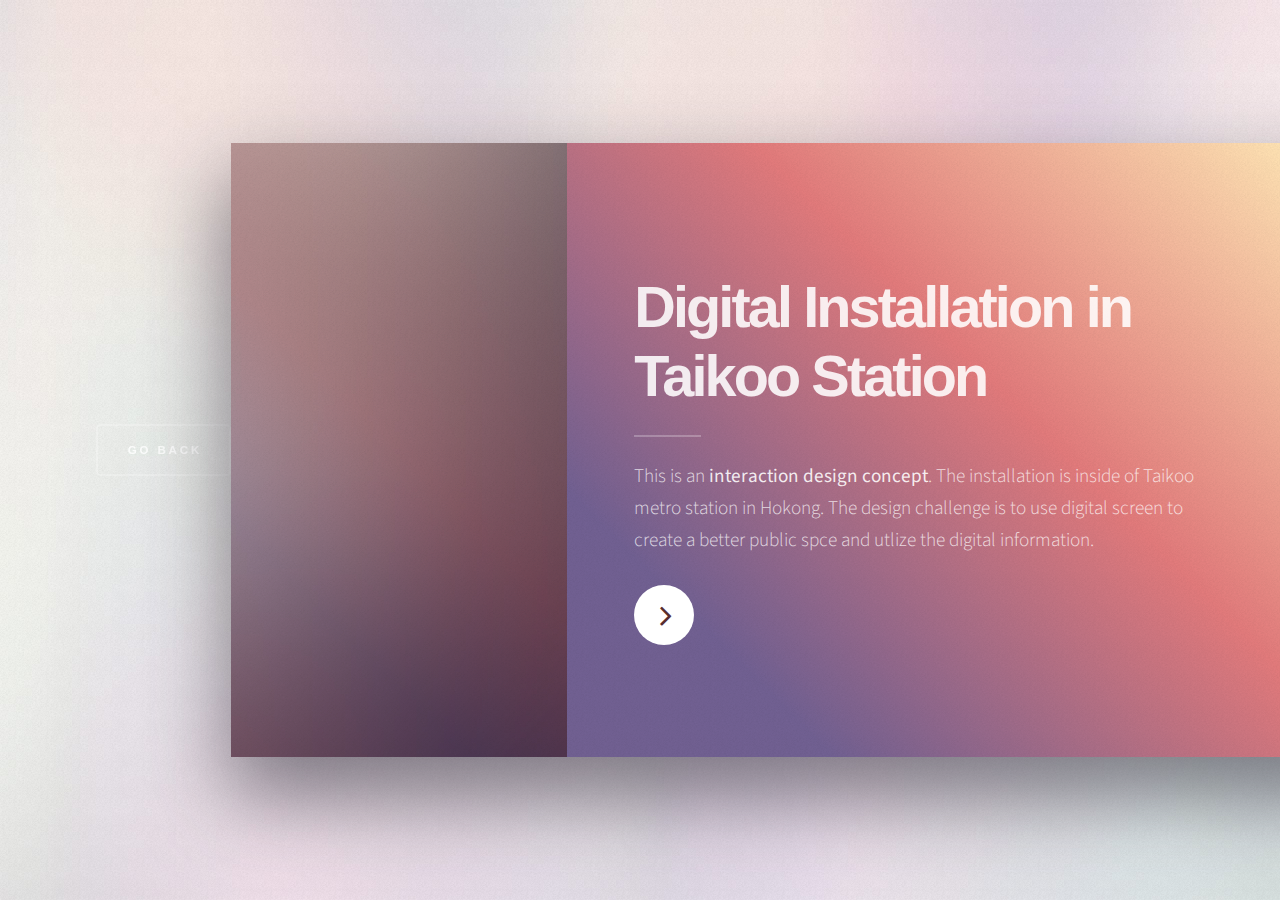
==== commit e298b3be: "final" ====
--- a/index2.html
+++ b/index2.html
@@ -16,7 +16,7 @@
 
 		<!-- Page Wrapper -->
 			<div id="page-wrapper">
-
+  <a href="index.html" class="button">Go Back</a>
 				<!-- Wrapper -->
 					<div id="wrapper">
 
